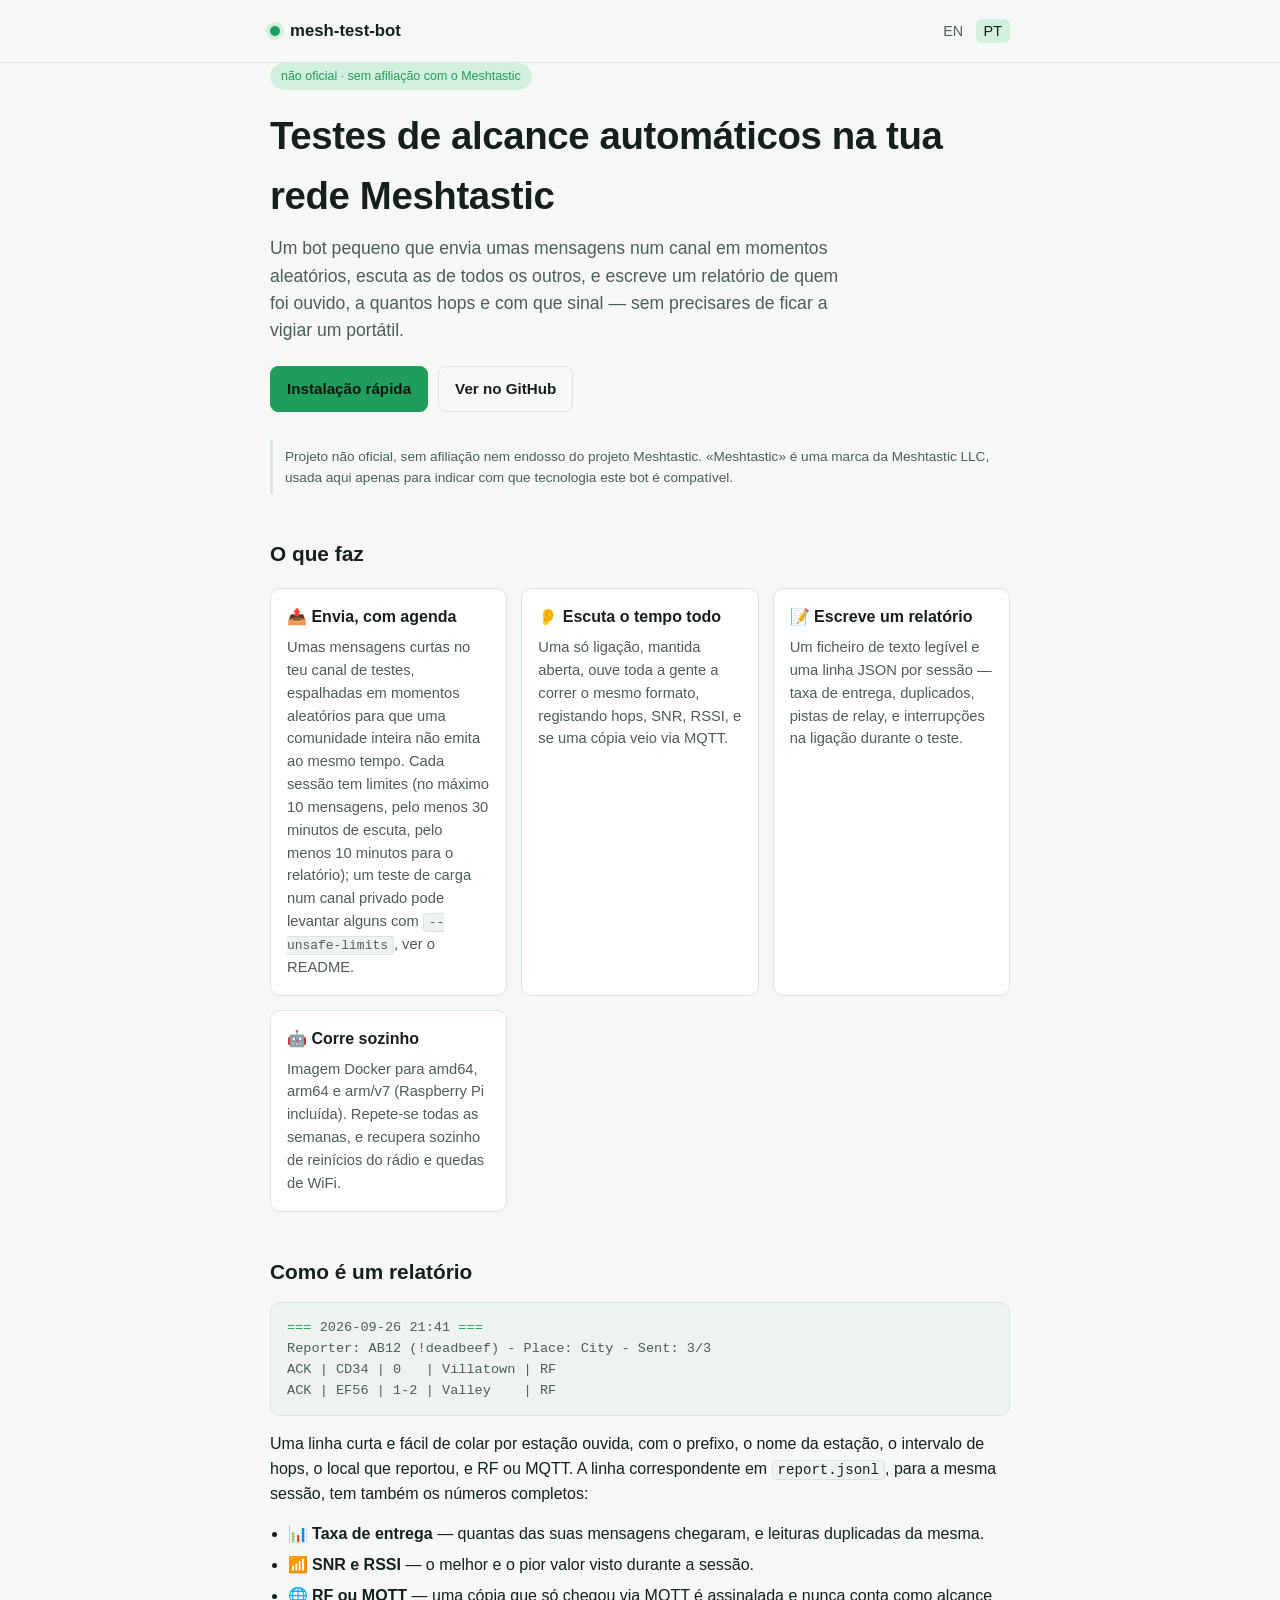
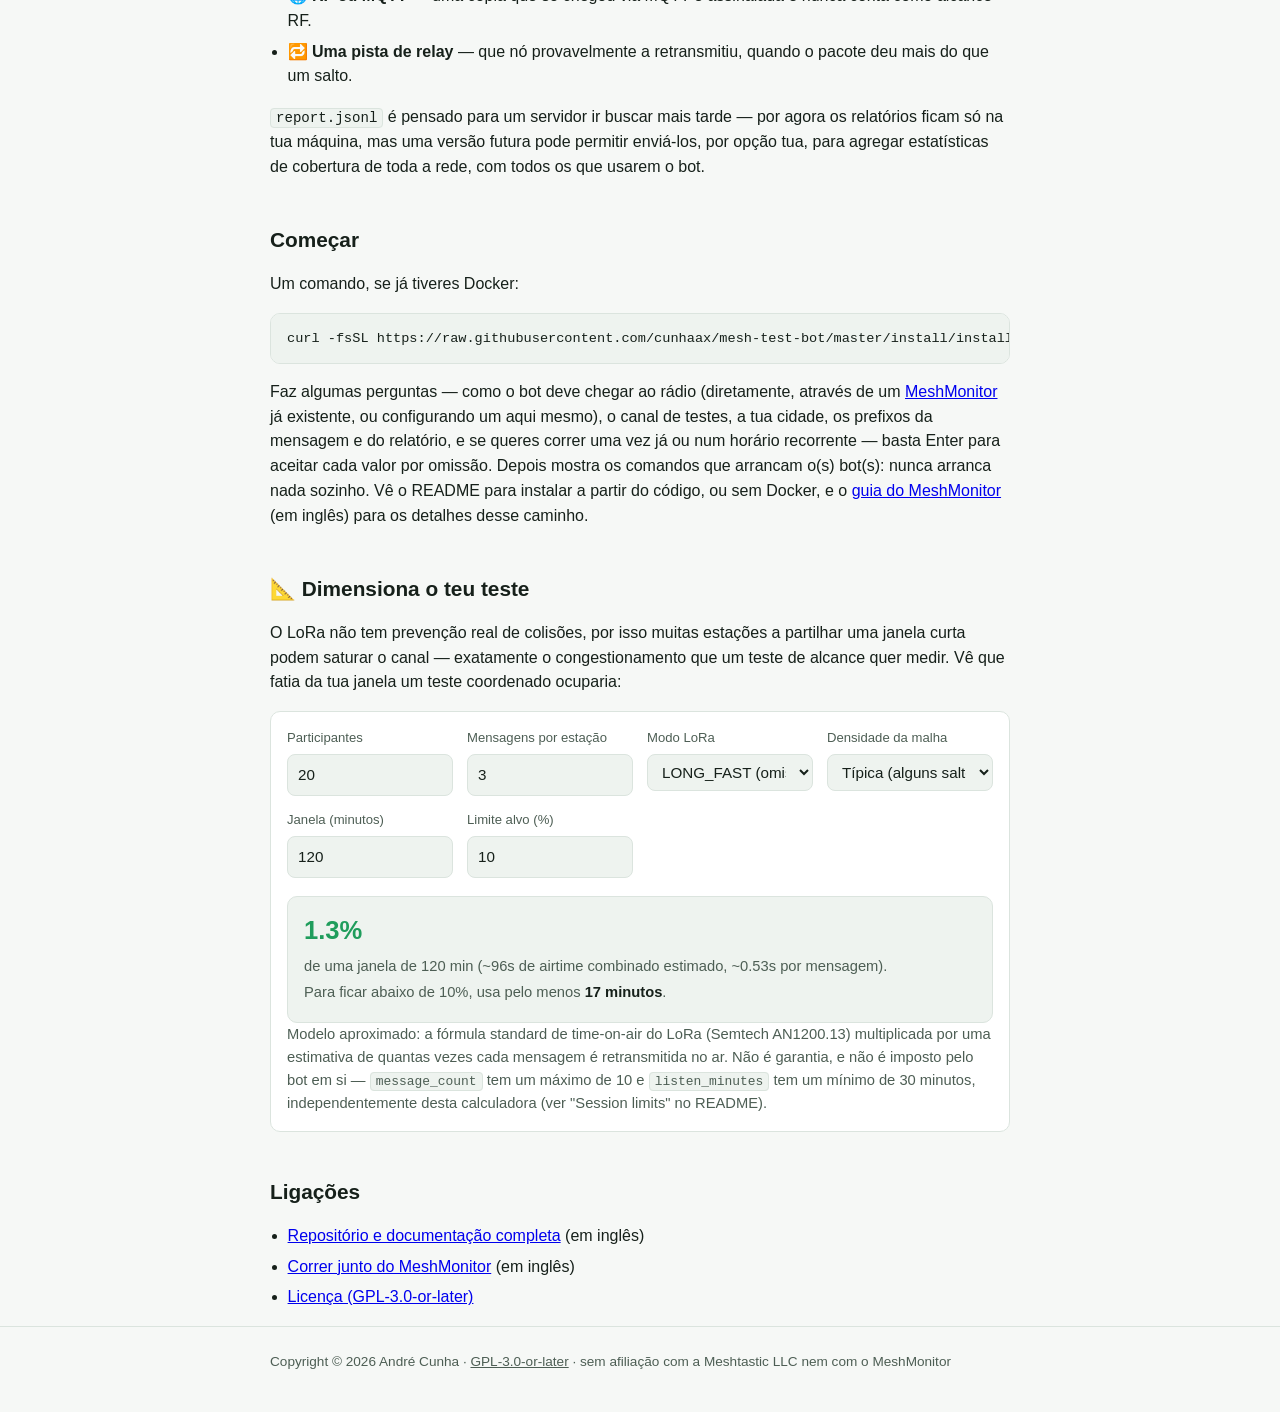
==== docs/pt/index.html @ ff4ec1fa "Make the Portuguese limits sentence match its test Co-Authored-By: Claude Sonnet 5 <noreply@anthropi" ====
<!doctype html>
<html lang="pt">
<head>
<meta charset="utf-8">
<meta name="viewport" content="width=device-width, initial-scale=1">
<title>mesh-test-bot</title>
<meta name="description" content="Um bot não oficial para testes de alcance automáticos numa rede Meshtastic: mensagens agendadas, escuta com deteção de RF/MQTT, e um relatório por sessão.">
<link rel="stylesheet" href="../assets/style.css">
</head>
<body>
<header class="top">
  <div class="wrap">
    <a class="brand" href="./"><span class="dot"></span> mesh-test-bot</a>
    <nav class="langs">
      <a href="../">EN</a>
      <a class="current" href="./">PT</a>
    </nav>
  </div>
</header>

<main class="wrap">
  <section class="hero">
    <span class="badge">não oficial · sem afiliação com o Meshtastic</span>
    <h1>Testes de alcance automáticos na tua rede Meshtastic</h1>
    <p class="lead">
      Um bot pequeno que envia umas mensagens num canal em momentos aleatórios,
      escuta as de todos os outros, e escreve um relatório de quem foi ouvido,
      a quantos hops e com que sinal — sem precisares de ficar a vigiar um portátil.
    </p>
    <div class="cta-row">
      <a class="btn primary" href="https://github.com/cunhaax/mesh-test-bot#quick-install-docker-no-git">Instalação rápida</a>
      <a class="btn ghost" href="https://github.com/cunhaax/mesh-test-bot">Ver no GitHub</a>
    </div>
    <p class="disclaimer">
      Projeto não oficial, sem afiliação nem endosso do projeto Meshtastic. «Meshtastic»
      é uma marca da Meshtastic LLC, usada aqui apenas para indicar com que tecnologia
      este bot é compatível.
    </p>
  </section>

  <h2>O que faz</h2>
  <div class="grid">
    <div class="card">
      <h3>📤 Envia, com agenda</h3>
      <p>Umas mensagens curtas no teu canal de testes, espalhadas em momentos aleatórios
      para que uma comunidade inteira não emita ao mesmo tempo. Cada sessão tem limites (no máximo 10 mensagens, pelo menos 30 minutos de escuta, pelo menos 10 minutos para o relatório); um teste
      de carga num canal privado pode levantar alguns com <code>--unsafe-limits</code>, ver o README.</p>
    </div>
    <div class="card">
      <h3>👂 Escuta o tempo todo</h3>
      <p>Uma só ligação, mantida aberta, ouve toda a gente a correr o mesmo formato,
      registando hops, SNR, RSSI, e se uma cópia veio via MQTT.</p>
    </div>
    <div class="card">
      <h3>📝 Escreve um relatório</h3>
      <p>Um ficheiro de texto legível e uma linha JSON por sessão — taxa de entrega,
      duplicados, pistas de relay, e interrupções na ligação durante o teste.</p>
    </div>
    <div class="card">
      <h3>🤖 Corre sozinho</h3>
      <p>Imagem Docker para amd64, arm64 e arm/v7 (Raspberry Pi incluída). Repete-se
      todas as semanas, e recupera sozinho de reinícios do rádio e quedas de WiFi.</p>
    </div>
  </div>

  <h2>Como é um relatório</h2>
  <pre class="report-sample"><span class="hl">===</span> 2026-09-26 21:41 <span class="hl">===</span>
Reporter: AB12 (!deadbeef) - Place: City - Sent: 3/3
ACK | CD34 | 0   | Villatown | RF
ACK | EF56 | 1-2 | Valley    | RF</pre>
  <p>Uma linha curta e fácil de colar por estação ouvida, com o prefixo, o nome da
  estação, o intervalo de hops, o local que reportou, e RF ou MQTT. A linha
  correspondente em <code>report.jsonl</code>, para a mesma sessão, tem também os
  números completos:</p>
  <ul class="plain">
    <li>📊 <strong>Taxa de entrega</strong> — quantas das suas mensagens chegaram, e leituras duplicadas da mesma.</li>
    <li>📶 <strong>SNR e RSSI</strong> — o melhor e o pior valor visto durante a sessão.</li>
    <li>🌐 <strong>RF ou MQTT</strong> — uma cópia que só chegou via MQTT é assinalada e nunca conta como alcance RF.</li>
    <li>🔁 <strong>Uma pista de relay</strong> — que nó provavelmente a retransmitiu, quando o pacote deu mais do que um salto.</li>
  </ul>
  <p><code>report.jsonl</code> é pensado para um servidor ir buscar mais tarde — por
  agora os relatórios ficam só na tua máquina, mas uma versão futura pode permitir
  enviá-los, por opção tua, para agregar estatísticas de cobertura de toda a rede, com
  todos os que usarem o bot.</p>

  <h2>Começar</h2>
  <p>Um comando, se já tiveres Docker:</p>
  <pre><code>curl -fsSL https://raw.githubusercontent.com/cunhaax/mesh-test-bot/master/install/install.sh | sh</code></pre>
  <p>Faz algumas perguntas — como o bot deve chegar ao rádio (diretamente, através de
  um <a href="https://meshmonitor.org">MeshMonitor</a> já existente, ou configurando um
  aqui mesmo), o canal de testes, a tua cidade, os prefixos da mensagem e do relatório,
  e se queres correr uma vez já ou num horário recorrente — basta Enter para aceitar
  cada valor por omissão. Depois mostra os comandos que arrancam o(s) bot(s): nunca arranca nada sozinho. Vê o README para instalar a
  partir do código, ou sem Docker, e o
  <a href="https://github.com/cunhaax/mesh-test-bot/blob/master/docs/meshmonitor.md">guia do MeshMonitor</a>
  (em inglês) para os detalhes desse caminho.</p>

  <h2>📐 Dimensiona o teu teste</h2>
  <p>O LoRa não tem prevenção real de colisões, por isso muitas estações a partilhar
  uma janela curta podem saturar o canal — exatamente o congestionamento que um teste
  de alcance quer medir. Vê que fatia da tua janela um teste coordenado ocuparia:</p>

  <div class="calc card">
    <div class="calc-grid">
      <label>Participantes
        <input type="number" id="calcParticipants" value="20" min="1" max="5000">
      </label>
      <label>Mensagens por estação
        <input type="number" id="calcCount" value="3" min="1" max="50">
      </label>
      <label>Modo LoRa
        <select id="calcMode">
          <option value="LONG_FAST" selected>LONG_FAST (omissão)</option>
          <option value="MEDIUM_FAST">MEDIUM_FAST</option>
          <option value="SHORT_FAST">SHORT_FAST</option>
          <option value="SHORT_TURBO">SHORT_TURBO</option>
          <option value="LONG_MODERATE">LONG_MODERATE</option>
          <option value="LONG_SLOW">LONG_SLOW</option>
          <option value="custom">Personalizado…</option>
        </select>
      </label>
      <label>Densidade da malha
        <select id="calcMultiplier">
          <option value="1.5">Esparsa (maioria direta, ~1.5×)</option>
          <option value="3" selected>Típica (alguns saltos, ~3×)</option>
          <option value="5">Densa (muitos relays, ~5×)</option>
        </select>
      </label>
      <label>Janela (minutos)
        <input type="number" id="calcWindow" value="120" min="1" max="10080">
      </label>
      <label>Limite alvo (%)
        <input type="number" id="calcTarget" value="10" min="1" max="100">
      </label>
      <div class="calc-custom" id="calcCustomFields" hidden>
        <label>Largura de banda (kHz) <input type="number" id="calcBw" value="250" min="10" max="1000"></label>
        <label>Spreading factor <input type="number" id="calcSf" value="11" min="7" max="12"></label>
        <label>Coding rate (4/x) <input type="number" id="calcCr" value="5" min="5" max="8"></label>
      </div>
    </div>
    <div class="calc-result" id="calcResult"></div>
    <p class="calc-note">Modelo aproximado: a fórmula standard de time-on-air do LoRa
    (Semtech AN1200.13) multiplicada por uma estimativa de quantas vezes cada mensagem é
    retransmitida no ar. Não é garantia, e não é imposto pelo bot em si —
    <code>message_count</code> tem um máximo de 10 e <code>listen_minutes</code> tem um
    mínimo de 30 minutos, independentemente desta calculadora (ver "Session
    limits" no README).</p>
  </div>

  <h2>Ligações</h2>
  <ul class="plain">
    <li><a href="https://github.com/cunhaax/mesh-test-bot">Repositório e documentação completa</a> (em inglês)</li>
    <li><a href="https://github.com/cunhaax/mesh-test-bot/blob/master/docs/meshmonitor.md">Correr junto do MeshMonitor</a> (em inglês)</li>
    <li><a href="https://github.com/cunhaax/mesh-test-bot/blob/master/LICENSE">Licença (GPL-3.0-or-later)</a></li>
  </ul>
</main>

<footer>
  <div class="wrap">
    Copyright © 2026 André Cunha · <a href="https://github.com/cunhaax/mesh-test-bot/blob/master/LICENSE">GPL-3.0-or-later</a> · sem afiliação com a Meshtastic LLC nem com o MeshMonitor
  </div>
</footer>

<script src="../assets/calculator.js"></script>
<script>
MeshCalc.wireForm({
  place: "Cidade",
  of: function (windowMinutes, totalAirtime, perTx) {
    return "de uma janela de " + windowMinutes + " min (~" + totalAirtime +
      "s de airtime combinado estimado, ~" + perTx + "s por mensagem).";
  },
  target: function (targetPercent, minutes) {
    return "Para ficar abaixo de " + targetPercent + "%, usa pelo menos <strong>" + minutes + " minutos</strong>.";
  }
});
</script>
</body>
</html>
---- docs/assets/style.css ----
:root {
  --bg: #0f1512;
  --panel: #161d19;
  --border: #263129;
  --text: #e7ede9;
  --muted: #9db0a4;
  --accent: #5fd38d;
  --accent-dim: #2f6b4c;
  --mono-bg: #0b100d;
  --danger: #ff8a7a;
  --danger-dim: #4a251f;
  --radius: 10px;
  --max: 780px;
}

@media (prefers-color-scheme: light) {
  :root {
    --bg: #f6f8f6;
    --panel: #ffffff;
    --border: #dbe4de;
    --text: #16201a;
    --muted: #4d5e54;
    --accent: #1f9d5c;
    --accent-dim: #d3f0df;
    --mono-bg: #eef3ef;
    --danger: #c0392b;
    --danger-dim: #fbe4e1;
  }
}

* { box-sizing: border-box; }

html { scroll-behavior: smooth; }

body {
  margin: 0;
  background: var(--bg);
  color: var(--text);
  font-family: -apple-system, BlinkMacSystemFont, "Segoe UI", Roboto, Helvetica, Arial, sans-serif;
  line-height: 1.55;
}

.wrap {
  max-width: var(--max);
  margin: 0 auto;
  padding: 0 20px;
}

header.top {
  border-bottom: 1px solid var(--border);
  padding: 18px 0;
}

header.top .wrap {
  display: flex;
  align-items: center;
  justify-content: space-between;
  gap: 12px;
}

.brand {
  display: flex;
  align-items: center;
  gap: 10px;
  font-weight: 700;
  font-size: 1.05rem;
  color: var(--text);
  text-decoration: none;
}

.brand .dot {
  width: 10px;
  height: 10px;
  border-radius: 50%;
  background: var(--accent);
  box-shadow: 0 0 0 4px var(--accent-dim);
  flex: none;
}

.langs a {
  color: var(--muted);
  text-decoration: none;
  font-size: 0.9rem;
  padding: 4px 8px;
  border-radius: 6px;
}

.langs a.current {
  color: var(--text);
  background: var(--accent-dim);
}

main { padding: 48px 0 64px; }

.hero h1 {
  font-size: clamp(1.7rem, 4vw, 2.4rem);
  margin: 0 0 10px;
  letter-spacing: -0.01em;
}

.hero p.lead {
  color: var(--muted);
  font-size: 1.1rem;
  max-width: 60ch;
  margin: 0 0 22px;
}

.badge {
  display: inline-block;
  font-size: 0.78rem;
  color: var(--accent);
  border: 1px solid var(--accent-dim);
  background: var(--accent-dim);
  padding: 3px 10px;
  border-radius: 999px;
  margin-bottom: 16px;
}

.cta-row {
  display: flex;
  flex-wrap: wrap;
  gap: 10px;
  margin: 8px 0 4px;
}

.btn {
  display: inline-block;
  padding: 10px 16px;
  border-radius: 8px;
  text-decoration: none;
  font-weight: 600;
  font-size: 0.95rem;
  border: 1px solid var(--border);
}

.btn.primary {
  background: var(--accent);
  color: #06170e;
  border-color: var(--accent);
}

.btn.ghost {
  color: var(--text);
  background: transparent;
}

.disclaimer {
  font-size: 0.85rem;
  color: var(--muted);
  border-left: 3px solid var(--border);
  padding: 6px 0 6px 12px;
  margin: 28px 0;
}

h2 {
  font-size: 1.3rem;
  margin: 44px 0 14px;
}

.grid {
  display: grid;
  grid-template-columns: repeat(auto-fit, minmax(200px, 1fr));
  gap: 14px;
  margin: 18px 0;
}

.card {
  background: var(--panel);
  border: 1px solid var(--border);
  border-radius: var(--radius);
  padding: 16px;
}

.card h3 {
  margin: 0 0 6px;
  font-size: 1rem;
}

.card p {
  margin: 0;
  color: var(--muted);
  font-size: 0.92rem;
}

pre {
  background: var(--mono-bg);
  border: 1px solid var(--border);
  border-radius: var(--radius);
  padding: 14px 16px;
  overflow-x: auto;
  font-size: 0.85rem;
}

code {
  font-family: ui-monospace, SFMono-Regular, Menlo, Consolas, monospace;
}

p code, li code {
  background: var(--mono-bg);
  border: 1px solid var(--border);
  border-radius: 4px;
  padding: 1px 5px;
  font-size: 0.88em;
}

.report-sample {
  color: var(--muted);
}
.report-sample .hl { color: var(--accent); }

ul.plain {
  padding-left: 1.1em;
  color: var(--text);
}
ul.plain li { margin: 6px 0; }

footer {
  border-top: 1px solid var(--border);
  padding: 24px 0 40px;
  color: var(--muted);
  font-size: 0.85rem;
}

footer a { color: var(--muted); }

.calc-grid {
  display: grid;
  grid-template-columns: repeat(auto-fit, minmax(150px, 1fr));
  gap: 14px;
}

.calc-grid label, .calc-custom label {
  display: flex;
  flex-direction: column;
  gap: 6px;
  font-size: 0.82rem;
  color: var(--muted);
}

.calc input, .calc select {
  font: inherit;
  font-size: 0.95rem;
  padding: 8px 10px;
  border-radius: 8px;
  border: 1px solid var(--border);
  background: var(--mono-bg);
  color: var(--text);
  width: 100%;
}

.calc-custom {
  grid-column: 1 / -1;
  display: grid;
  grid-template-columns: repeat(auto-fit, minmax(110px, 1fr));
  gap: 14px;
  margin-top: -2px;
}

.calc-custom[hidden] { display: none; }

.calc-result {
  margin-top: 18px;
  padding: 14px 16px;
  border-radius: var(--radius);
  background: var(--mono-bg);
  border: 1px solid var(--border);
  font-size: 0.92rem;
  color: var(--text);
}

.calc-result .big {
  font-size: 1.6rem;
  font-weight: 700;
  color: var(--accent);
}

.calc-result.over .big { color: var(--danger); }
.calc-result.over { border-color: var(--danger-dim); }

.calc-result p { margin: 4px 0; }
.calc-result strong { color: var(--text); }

.calc-note {
  font-size: 0.8rem;
  color: var(--muted);
  margin-top: 12px;
}

@media (max-width: 480px) {
  .cta-row { flex-direction: column; }
  .btn { text-align: center; }
}
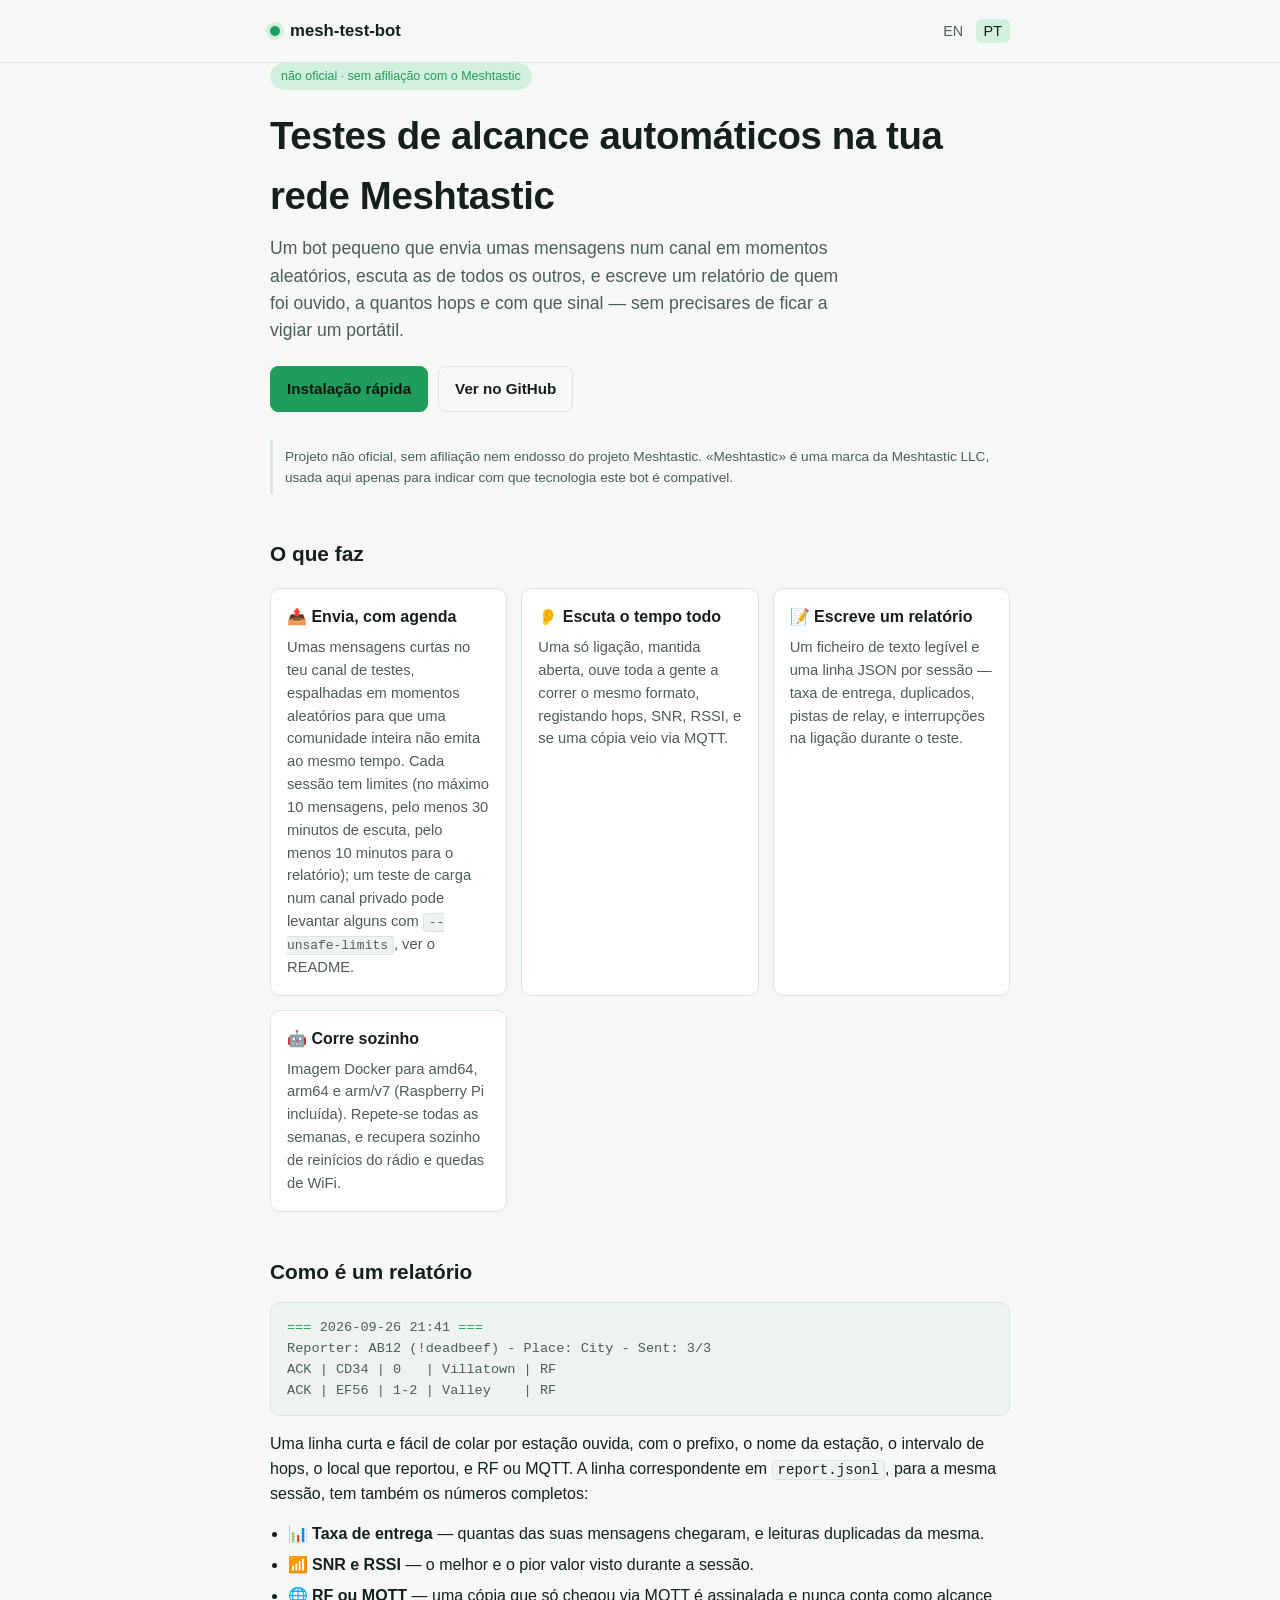
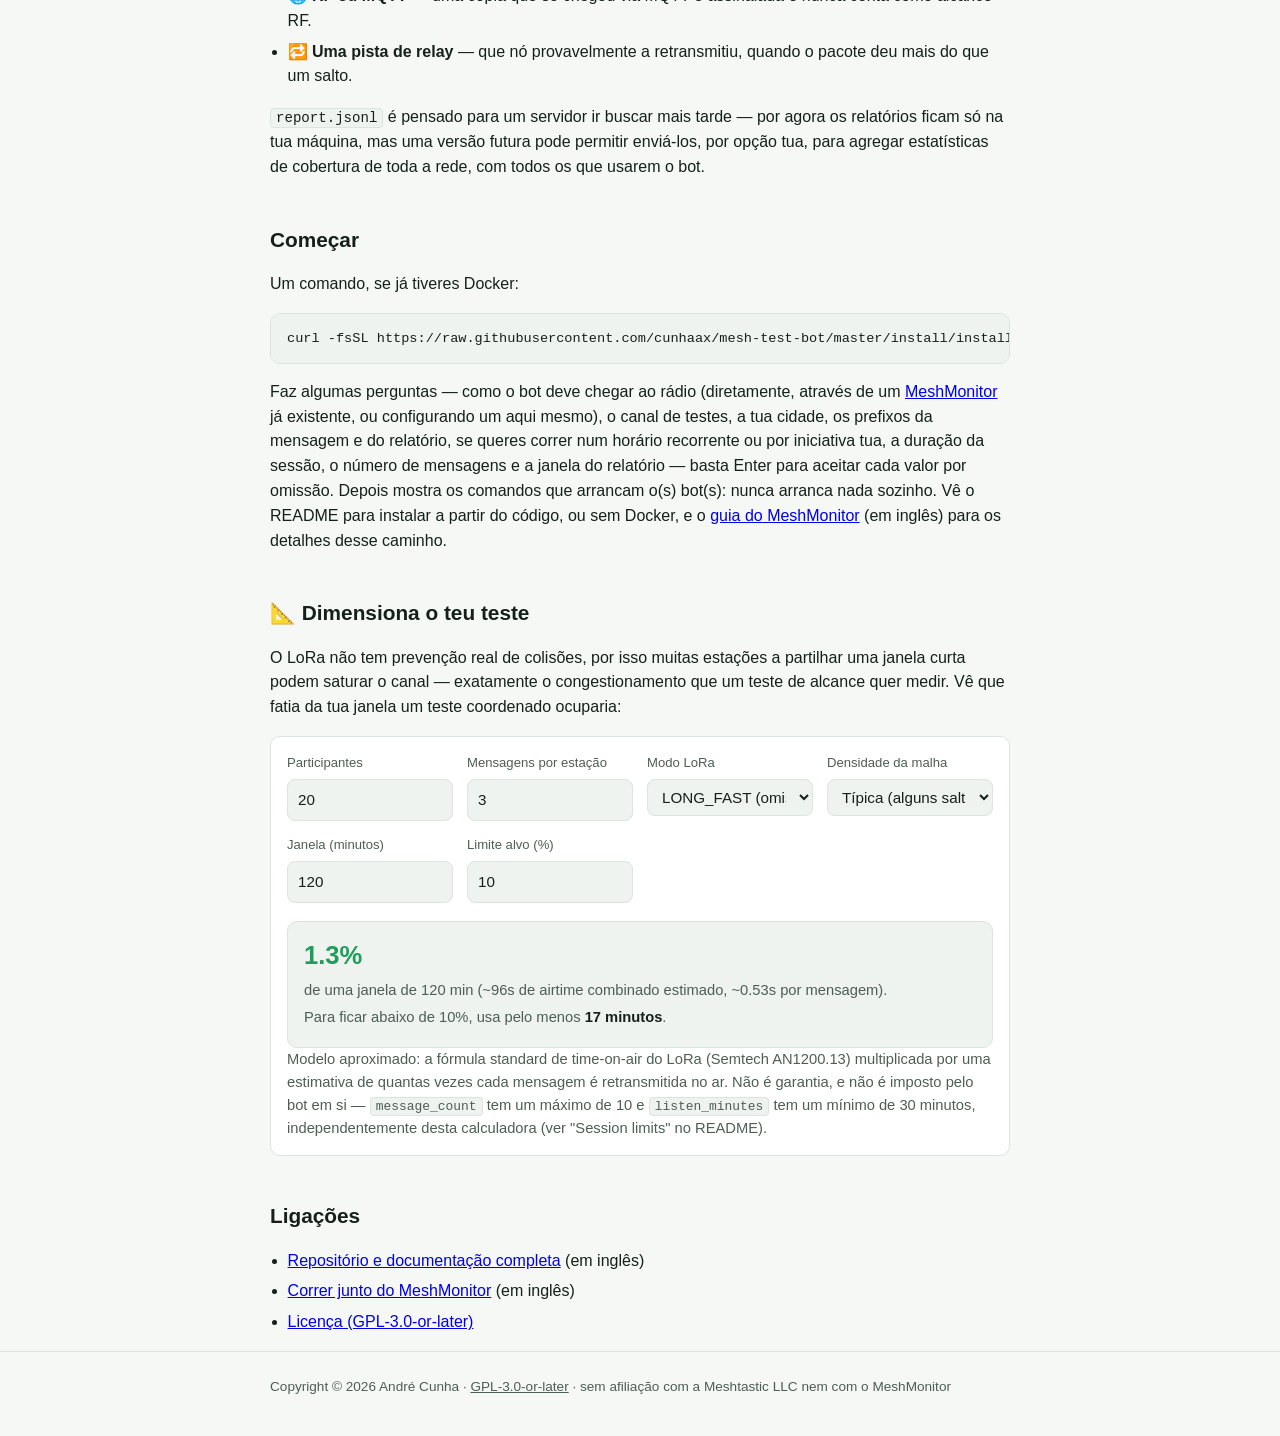
==== commit 30f8540a: "Show the session values in the installer's output and cap their length The printed text named the se" ====
--- a/docs/pt/index.html
+++ b/docs/pt/index.html
@@ -89,7 +89,7 @@
   <p>Faz algumas perguntas — como o bot deve chegar ao rádio (diretamente, através de
   um <a href="https://meshmonitor.org">MeshMonitor</a> já existente, ou configurando um
   aqui mesmo), o canal de testes, a tua cidade, os prefixos da mensagem e do relatório,
-  e se queres correr uma vez já ou num horário recorrente — basta Enter para aceitar
+  se queres correr num horário recorrente ou por iniciativa tua, a duração da sessão, o número de mensagens e a janela do relatório — basta Enter para aceitar
   cada valor por omissão. Depois mostra os comandos que arrancam o(s) bot(s): nunca arranca nada sozinho. Vê o README para instalar a
   partir do código, ou sem Docker, e o
   <a href="https://github.com/cunhaax/mesh-test-bot/blob/master/docs/meshmonitor.md">guia do MeshMonitor</a>
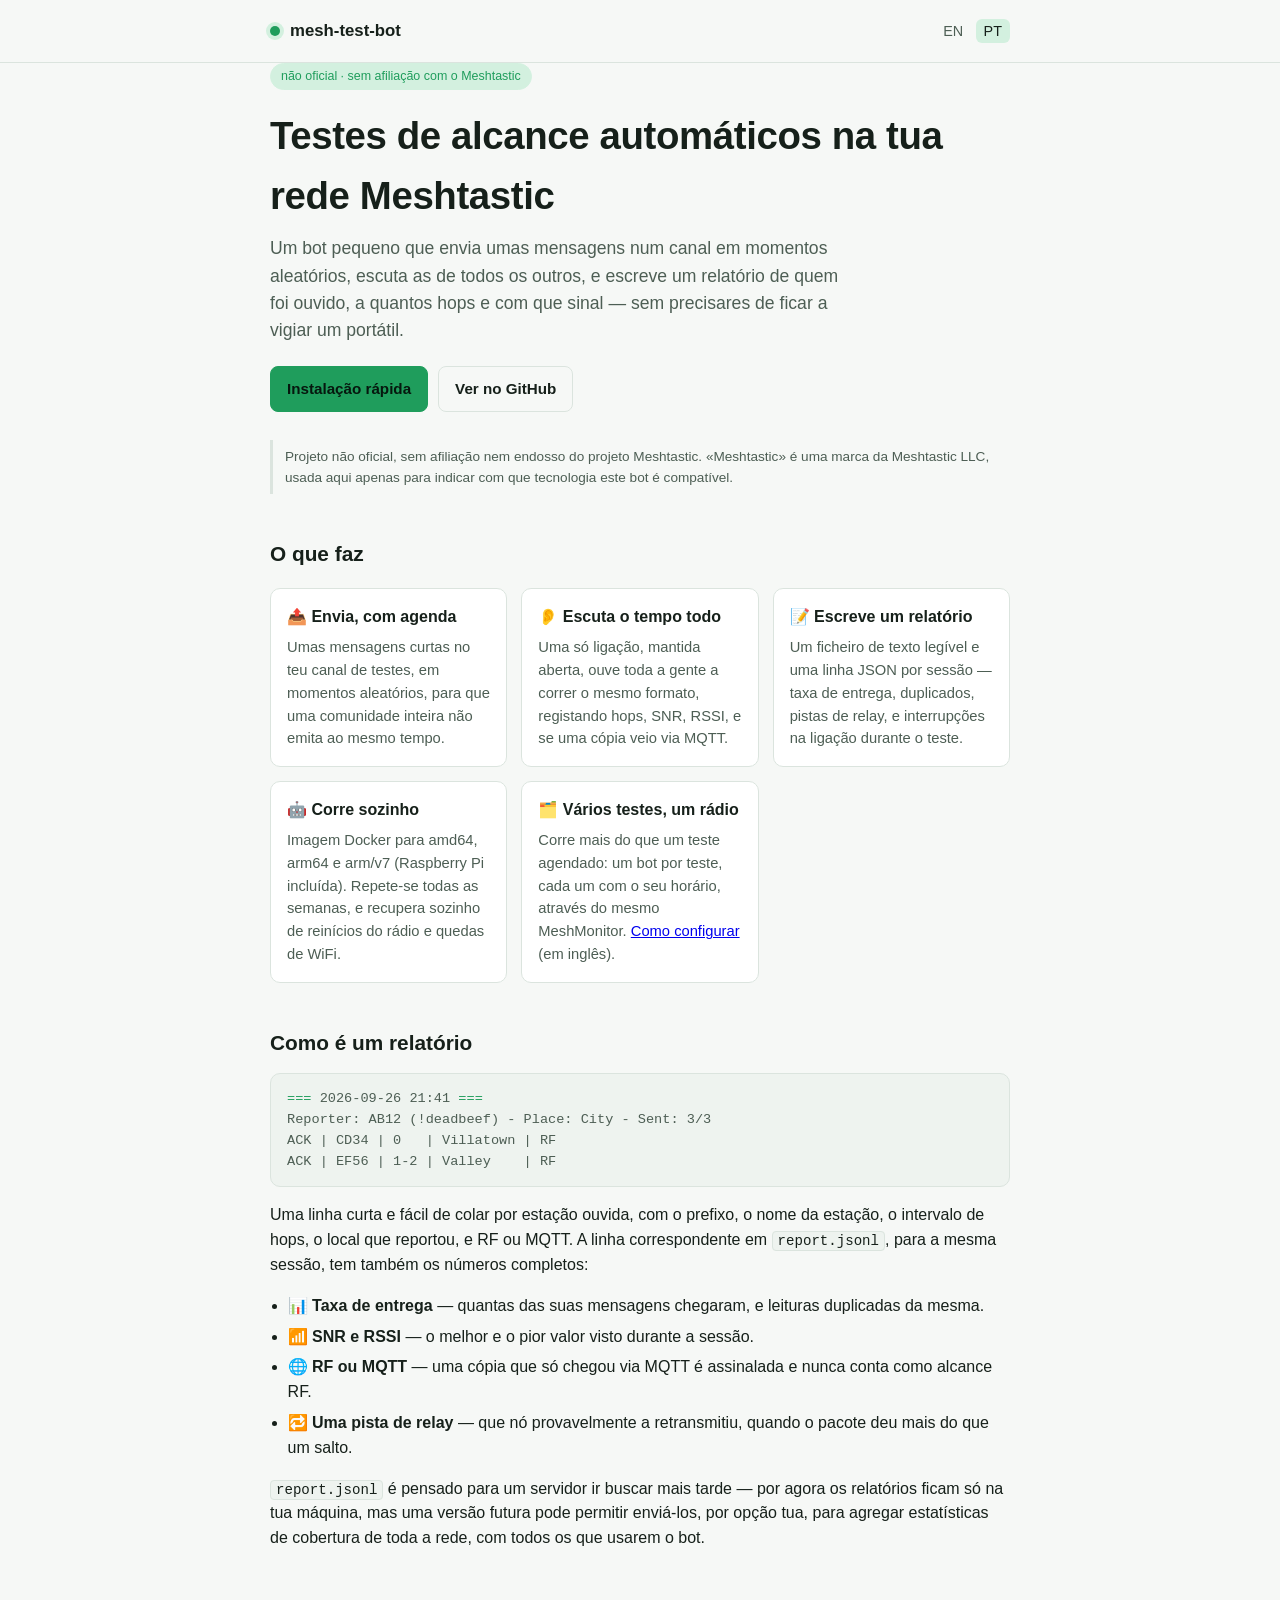
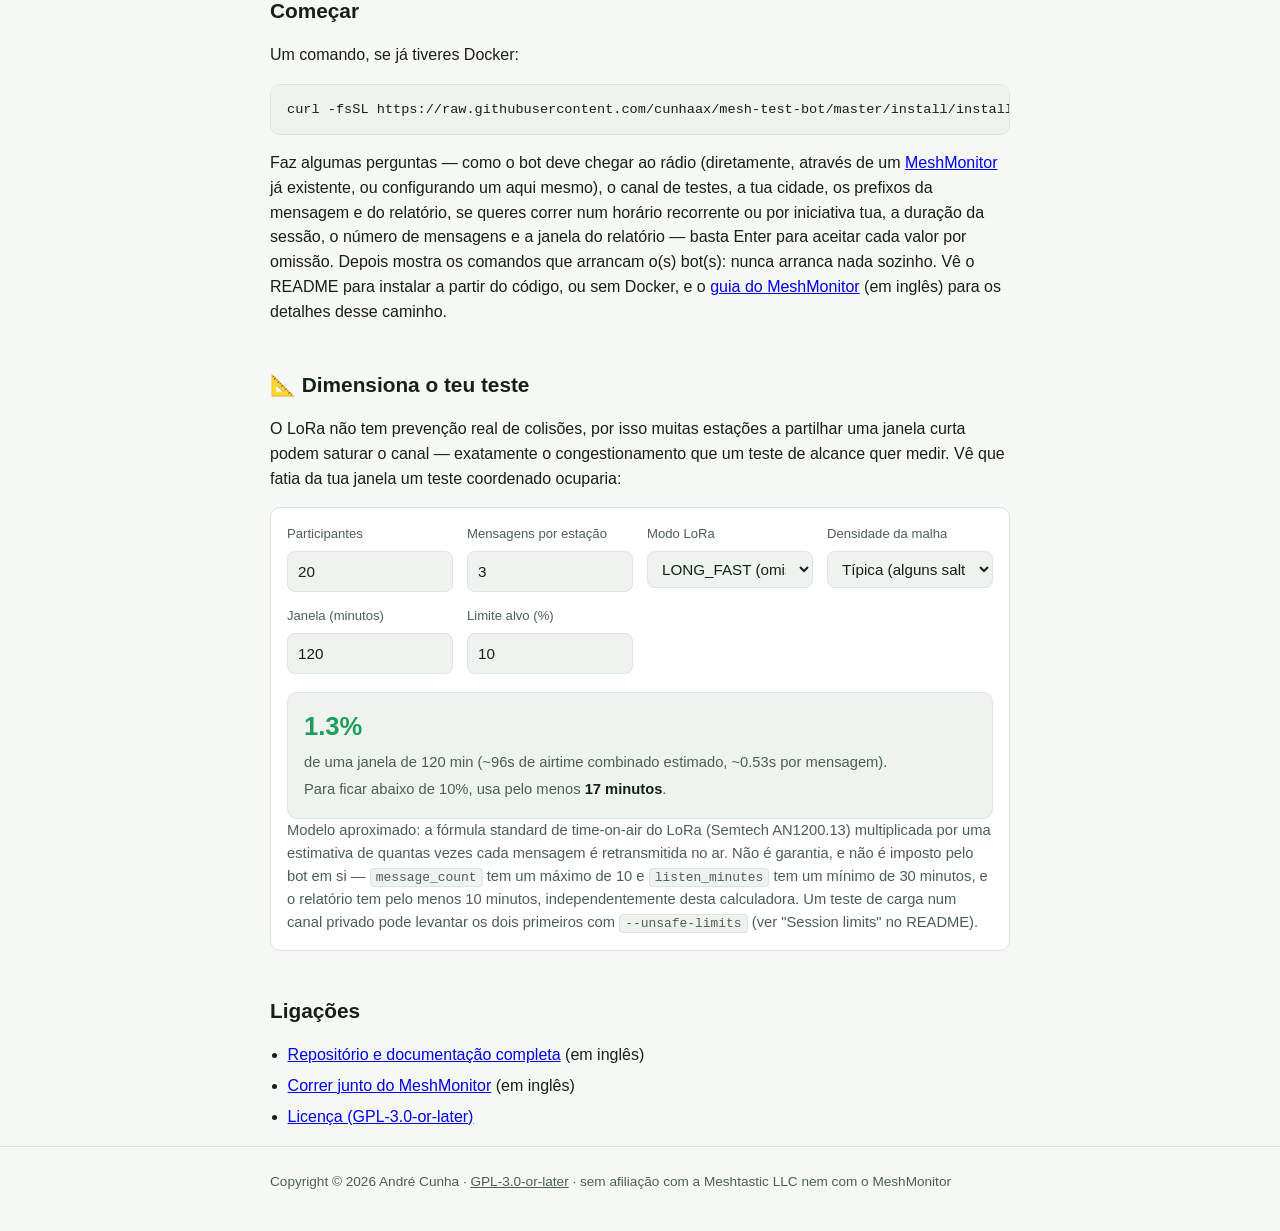
==== commit bdeefae1: "Add a guide for several scheduled bots, and shorten the scheduled card The scheduled card carried th" ====
--- a/docs/pt/index.html
+++ b/docs/pt/index.html
@@ -42,9 +42,8 @@
   <div class="grid">
     <div class="card">
       <h3>📤 Envia, com agenda</h3>
-      <p>Umas mensagens curtas no teu canal de testes, espalhadas em momentos aleatórios
-      para que uma comunidade inteira não emita ao mesmo tempo. Cada sessão tem limites (no máximo 10 mensagens, pelo menos 30 minutos de escuta, pelo menos 10 minutos para o relatório); um teste
-      de carga num canal privado pode levantar alguns com <code>--unsafe-limits</code>, ver o README.</p>
+      <p>Umas mensagens curtas no teu canal de testes, em momentos aleatórios, para que uma
+      comunidade inteira não emita ao mesmo tempo.</p>
     </div>
     <div class="card">
       <h3>👂 Escuta o tempo todo</h3>
@@ -60,6 +59,11 @@
       <h3>🤖 Corre sozinho</h3>
       <p>Imagem Docker para amd64, arm64 e arm/v7 (Raspberry Pi incluída). Repete-se
       todas as semanas, e recupera sozinho de reinícios do rádio e quedas de WiFi.</p>
+    </div>
+    <div class="card">
+      <h3>🗂️ Vários testes, um rádio</h3>
+      <p>Corre mais do que um teste agendado: um bot por teste, cada um com o seu horário,
+      através do mesmo MeshMonitor. <a href="https://github.com/cunhaax/mesh-test-bot/blob/master/docs/advanced-multiple-bots.md">Como configurar</a> (em inglês).</p>
     </div>
   </div>
 
@@ -143,8 +147,9 @@
     (Semtech AN1200.13) multiplicada por uma estimativa de quantas vezes cada mensagem é
     retransmitida no ar. Não é garantia, e não é imposto pelo bot em si —
     <code>message_count</code> tem um máximo de 10 e <code>listen_minutes</code> tem um
-    mínimo de 30 minutos, independentemente desta calculadora (ver "Session
-    limits" no README).</p>
+    mínimo de 30 minutos, e o relatório tem pelo menos 10 minutos, independentemente desta
+    calculadora. Um teste de carga num canal privado pode levantar os dois primeiros com
+    <code>--unsafe-limits</code> (ver "Session limits" no README).</p>
   </div>
 
   <h2>Ligações</h2>
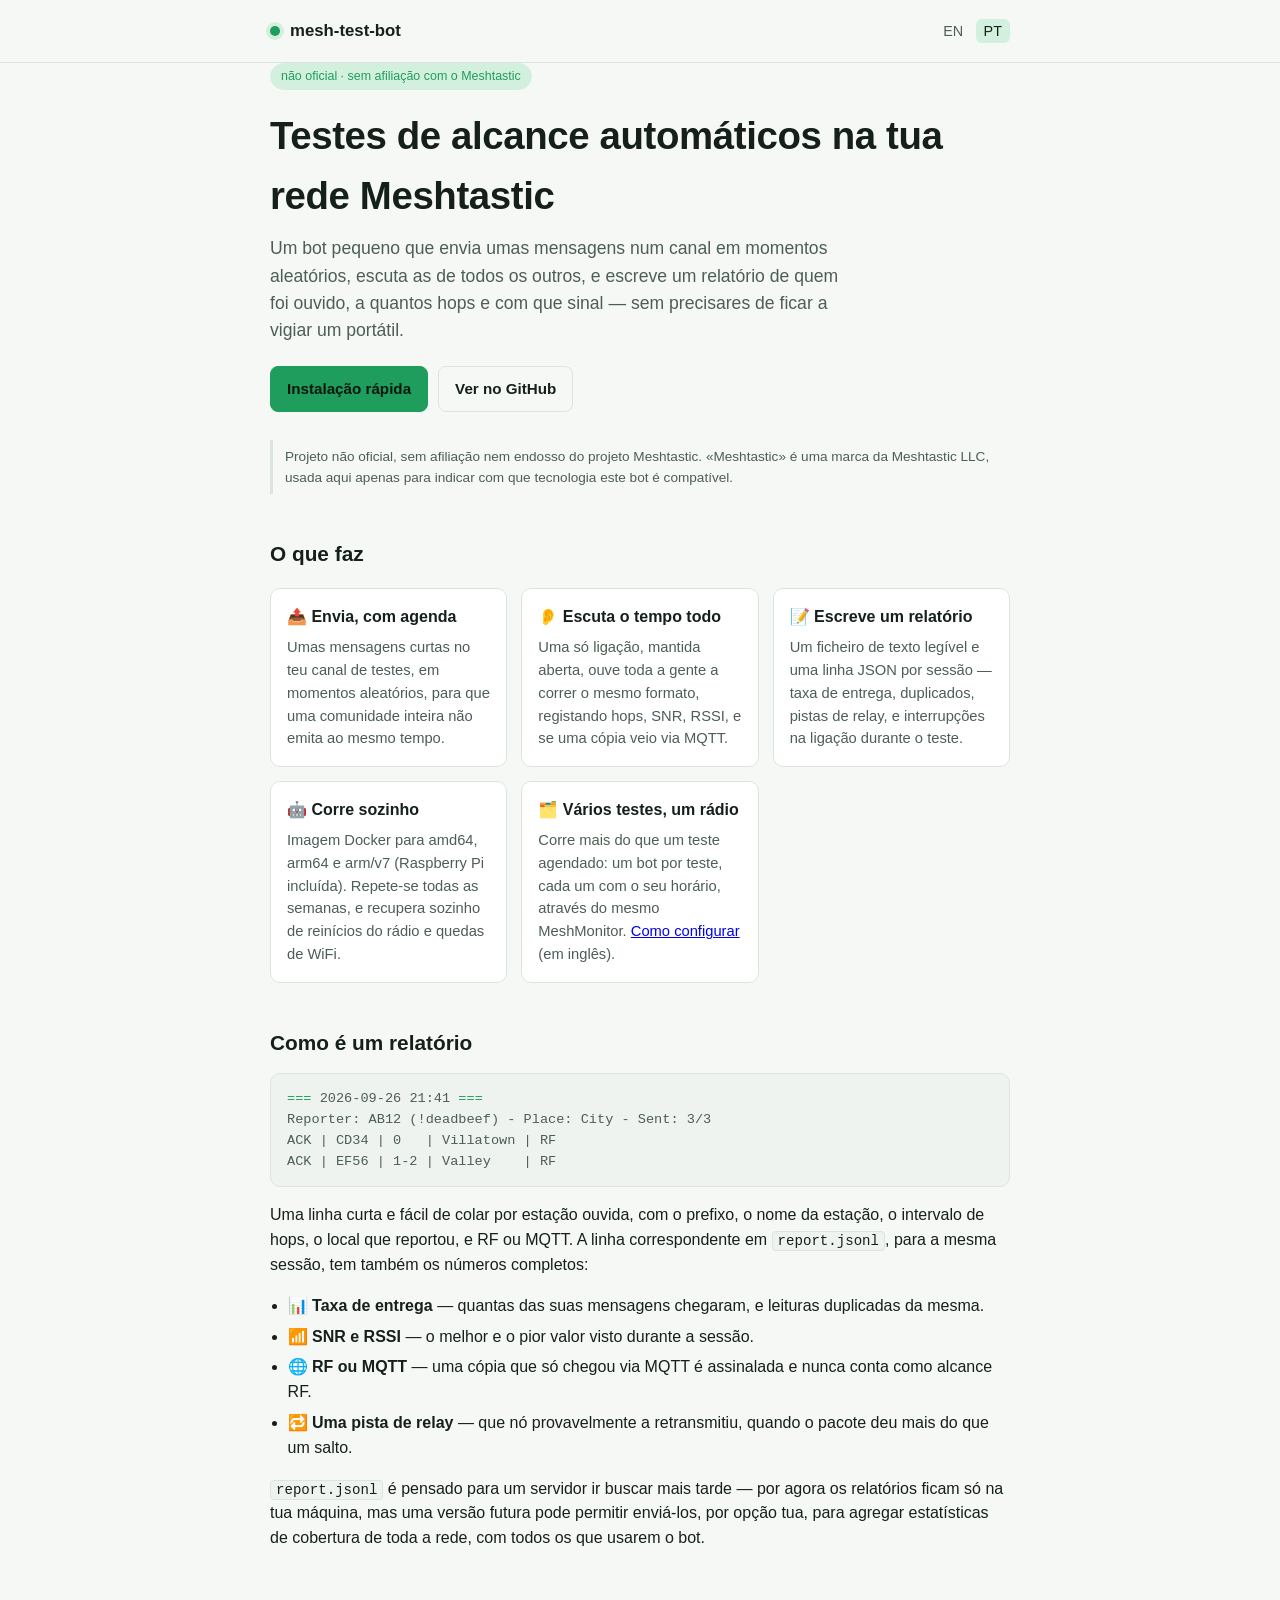
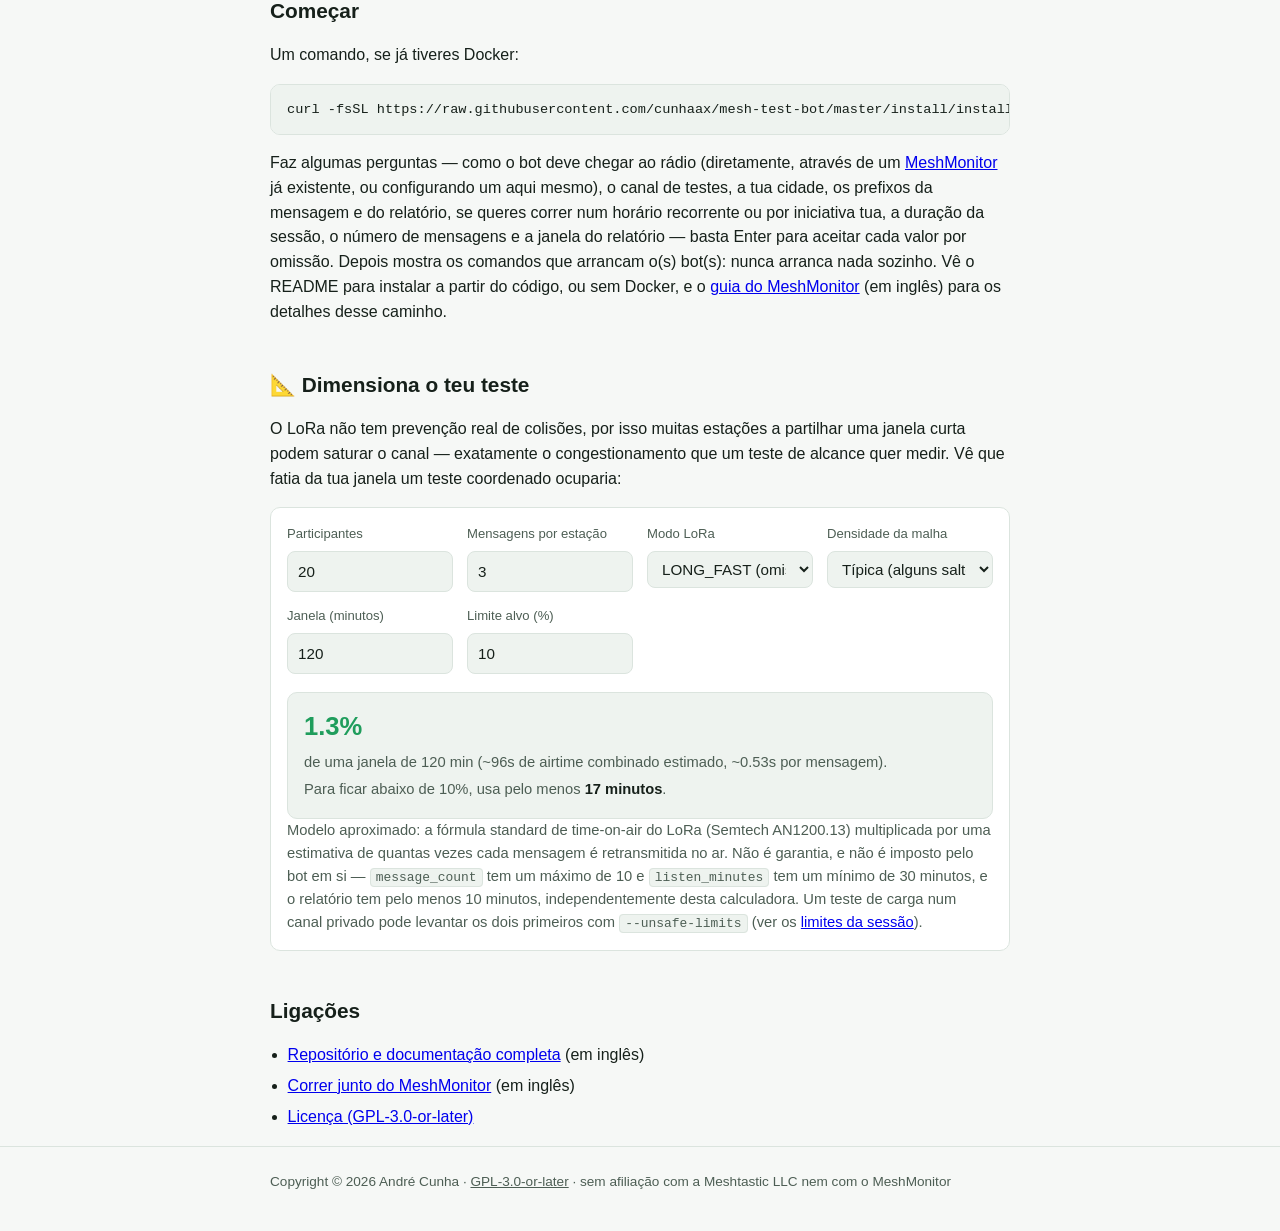
==== commit f3bddcd9: "Split the README into reference pages The README was 539 lines. The message and report format, sessi" ====
--- a/docs/pt/index.html
+++ b/docs/pt/index.html
@@ -149,7 +149,7 @@
     <code>message_count</code> tem um máximo de 10 e <code>listen_minutes</code> tem um
     mínimo de 30 minutos, e o relatório tem pelo menos 10 minutos, independentemente desta
     calculadora. Um teste de carga num canal privado pode levantar os dois primeiros com
-    <code>--unsafe-limits</code> (ver "Session limits" no README).</p>
+    <code>--unsafe-limits</code> (ver os <a href="https://github.com/cunhaax/mesh-test-bot/blob/master/docs/session-limits.md">limites da sessão</a>).</p>
   </div>
 
   <h2>Ligações</h2>
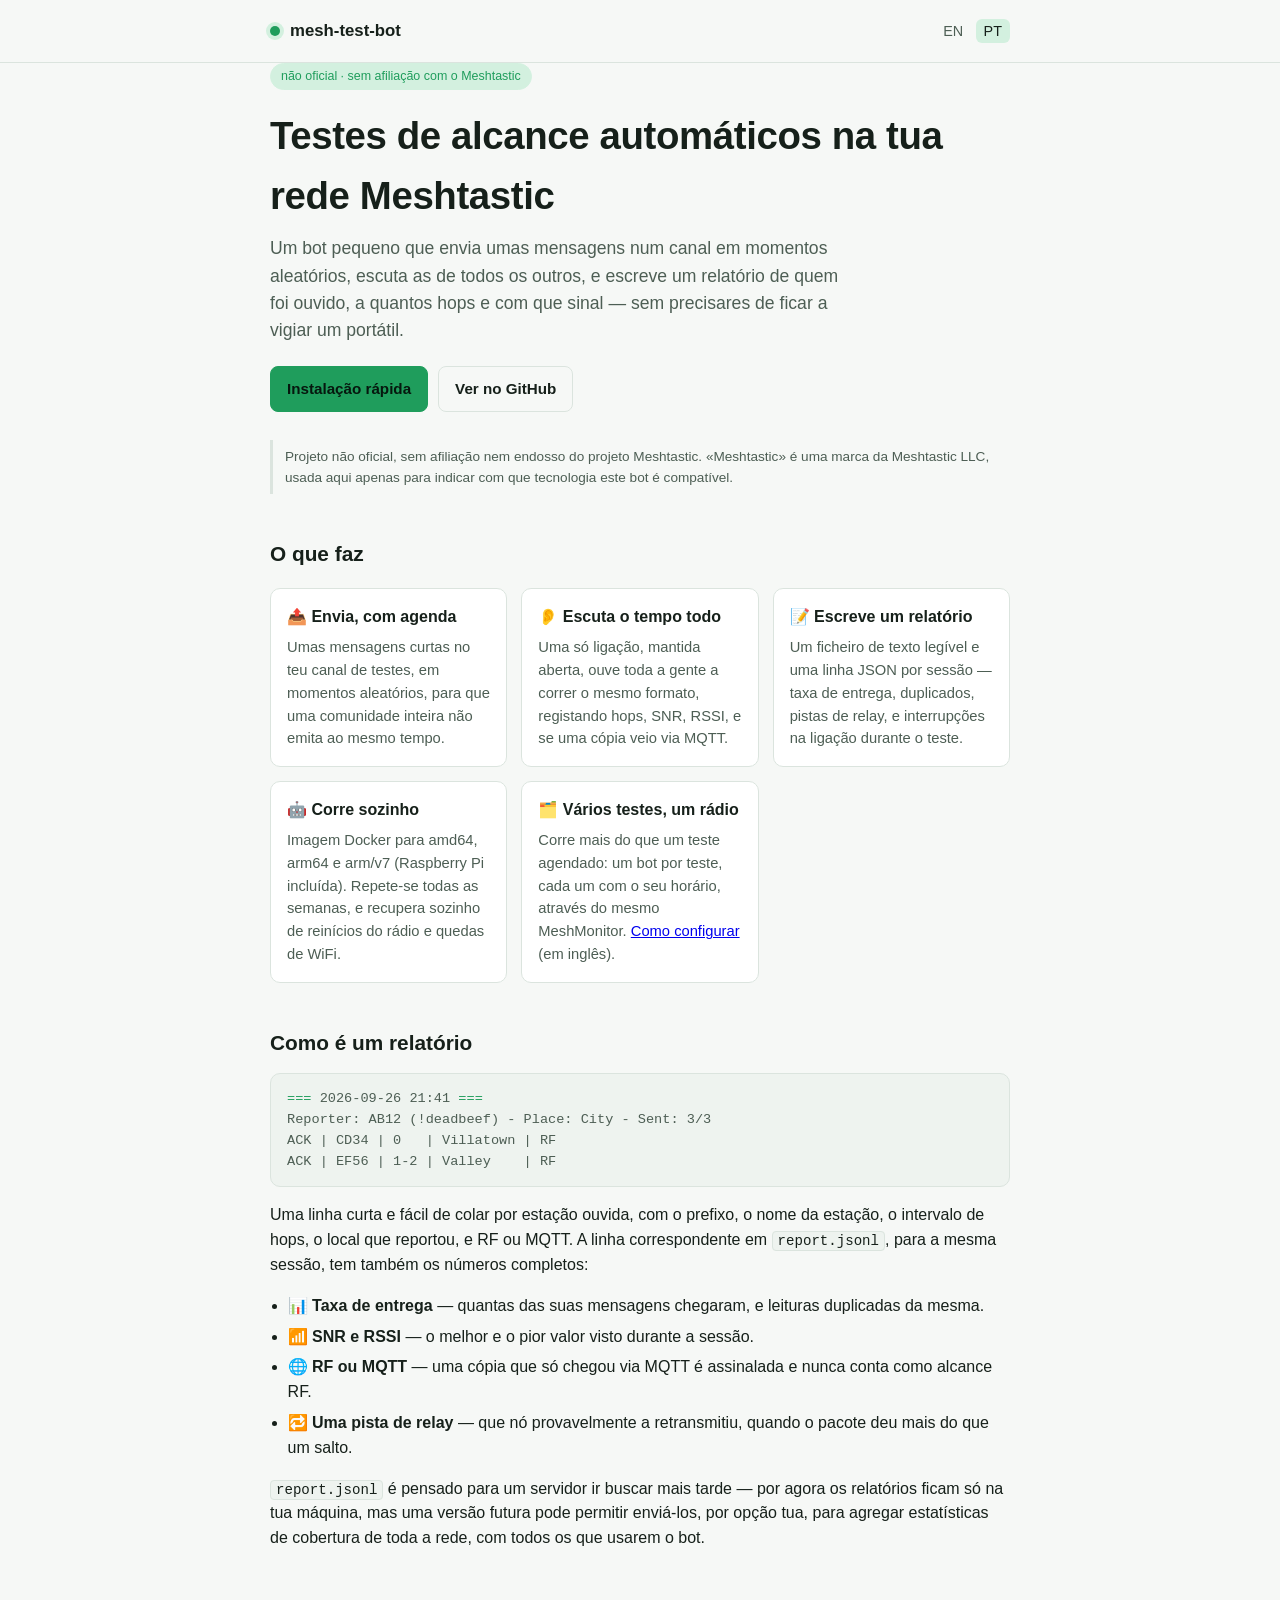
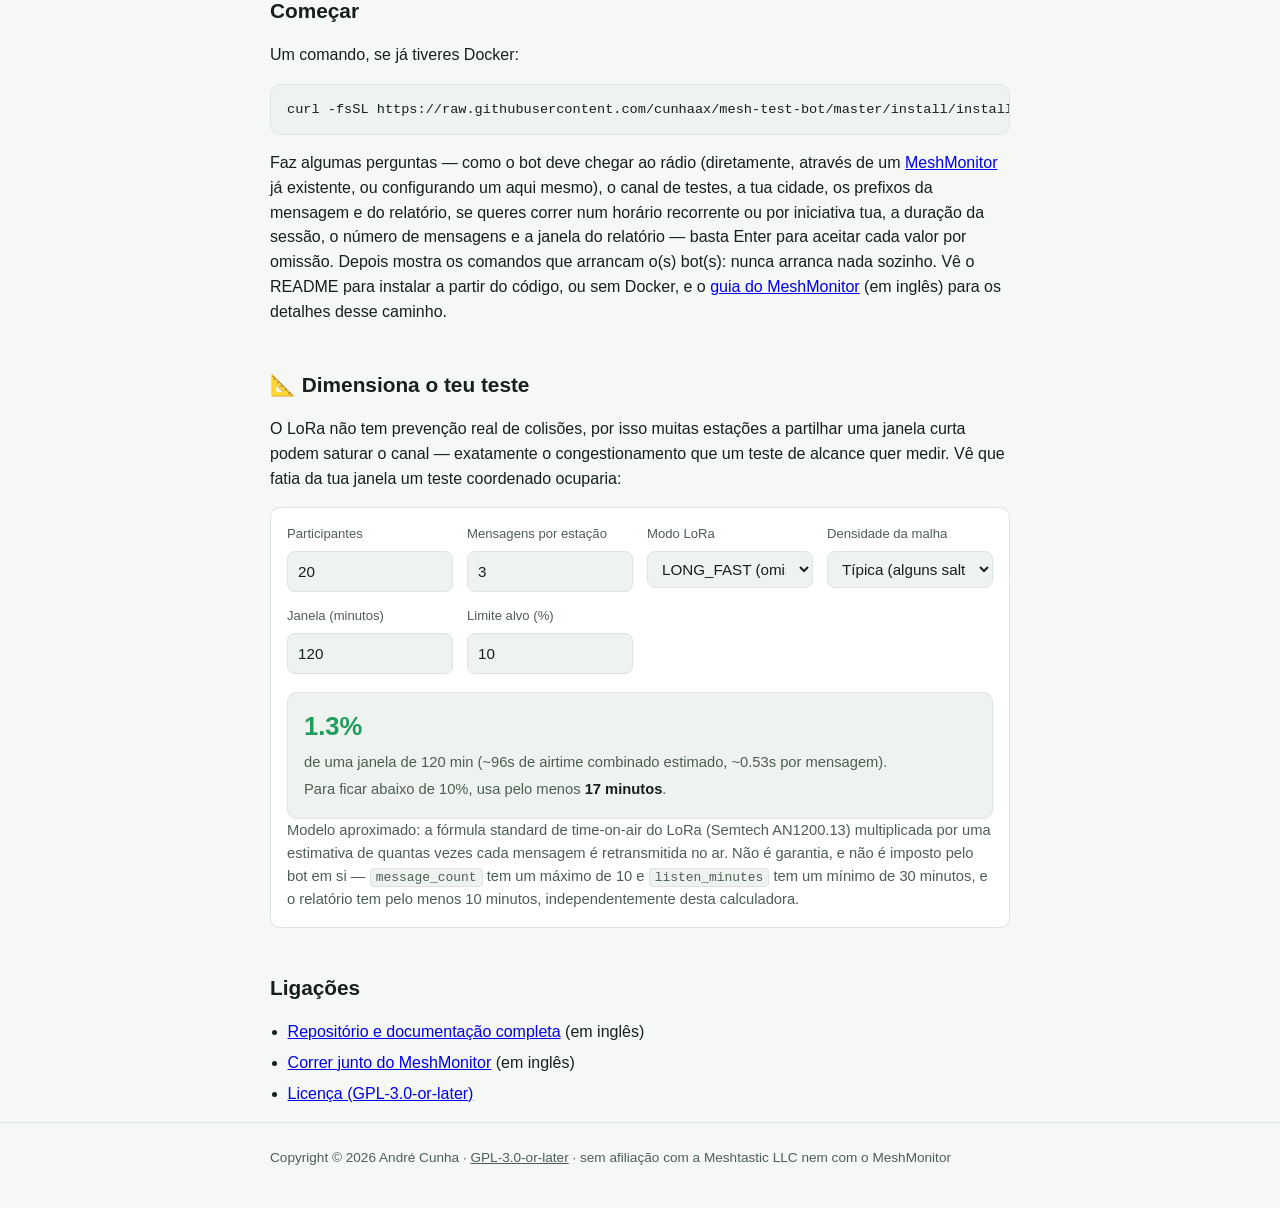
==== commit cb82c064: "Keep --unsafe-limits off the landing pages The landing pages are what most readers see, and they sho" ====
--- a/docs/pt/index.html
+++ b/docs/pt/index.html
@@ -148,8 +148,7 @@
     retransmitida no ar. Não é garantia, e não é imposto pelo bot em si —
     <code>message_count</code> tem um máximo de 10 e <code>listen_minutes</code> tem um
     mínimo de 30 minutos, e o relatório tem pelo menos 10 minutos, independentemente desta
-    calculadora. Um teste de carga num canal privado pode levantar os dois primeiros com
-    <code>--unsafe-limits</code> (ver os <a href="https://github.com/cunhaax/mesh-test-bot/blob/master/docs/session-limits.md">limites da sessão</a>).</p>
+    calculadora.</p>
   </div>
 
   <h2>Ligações</h2>
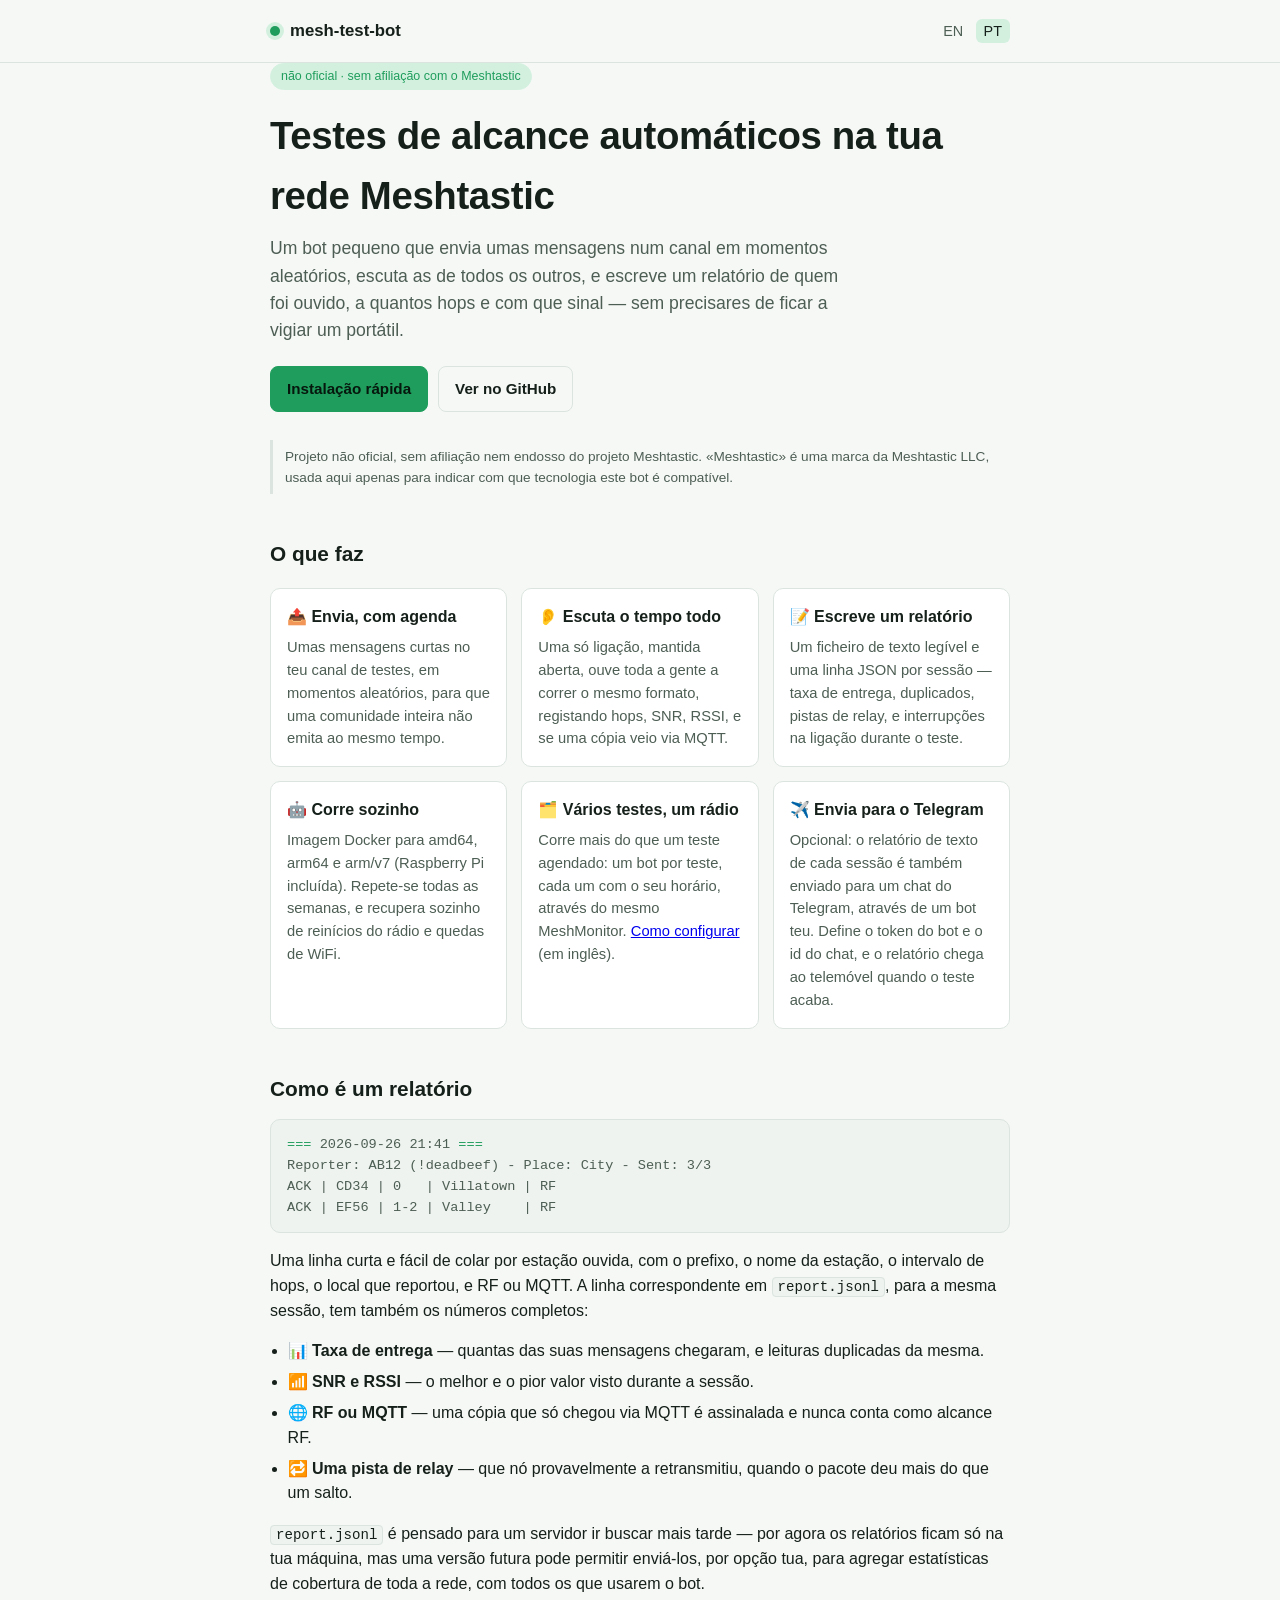
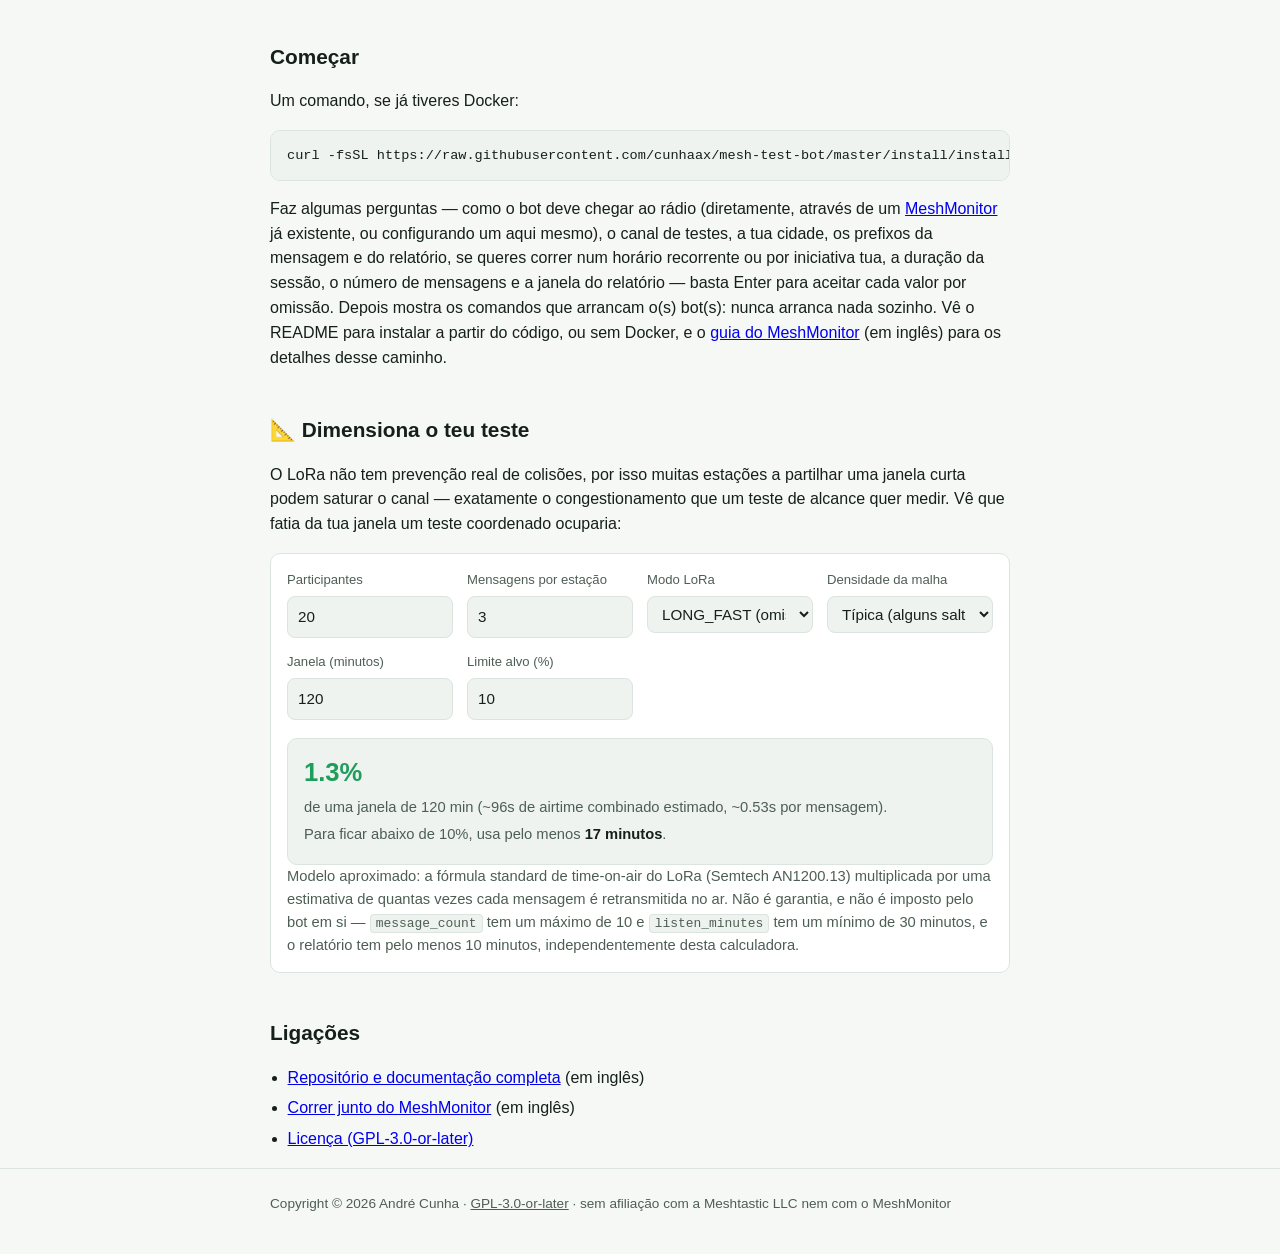
==== commit d7e9743e: "Add a Telegram card to the project pages Co-Authored-By: Claude Sonnet 5.5 <noreply@anthropic.com>" ====
--- a/docs/pt/index.html
+++ b/docs/pt/index.html
@@ -64,6 +64,12 @@
       <h3>🗂️ Vários testes, um rádio</h3>
       <p>Corre mais do que um teste agendado: um bot por teste, cada um com o seu horário,
       através do mesmo MeshMonitor. <a href="https://github.com/cunhaax/mesh-test-bot/blob/master/docs/advanced-multiple-bots.md">Como configurar</a> (em inglês).</p>
+    </div>
+    <div class="card">
+      <h3>✈️ Envia para o Telegram</h3>
+      <p>Opcional: o relatório de texto de cada sessão é também enviado para um chat do
+      Telegram, através de um bot teu. Define o token do bot e o id do chat, e o relatório
+      chega ao telemóvel quando o teste acaba.</p>
     </div>
   </div>
 
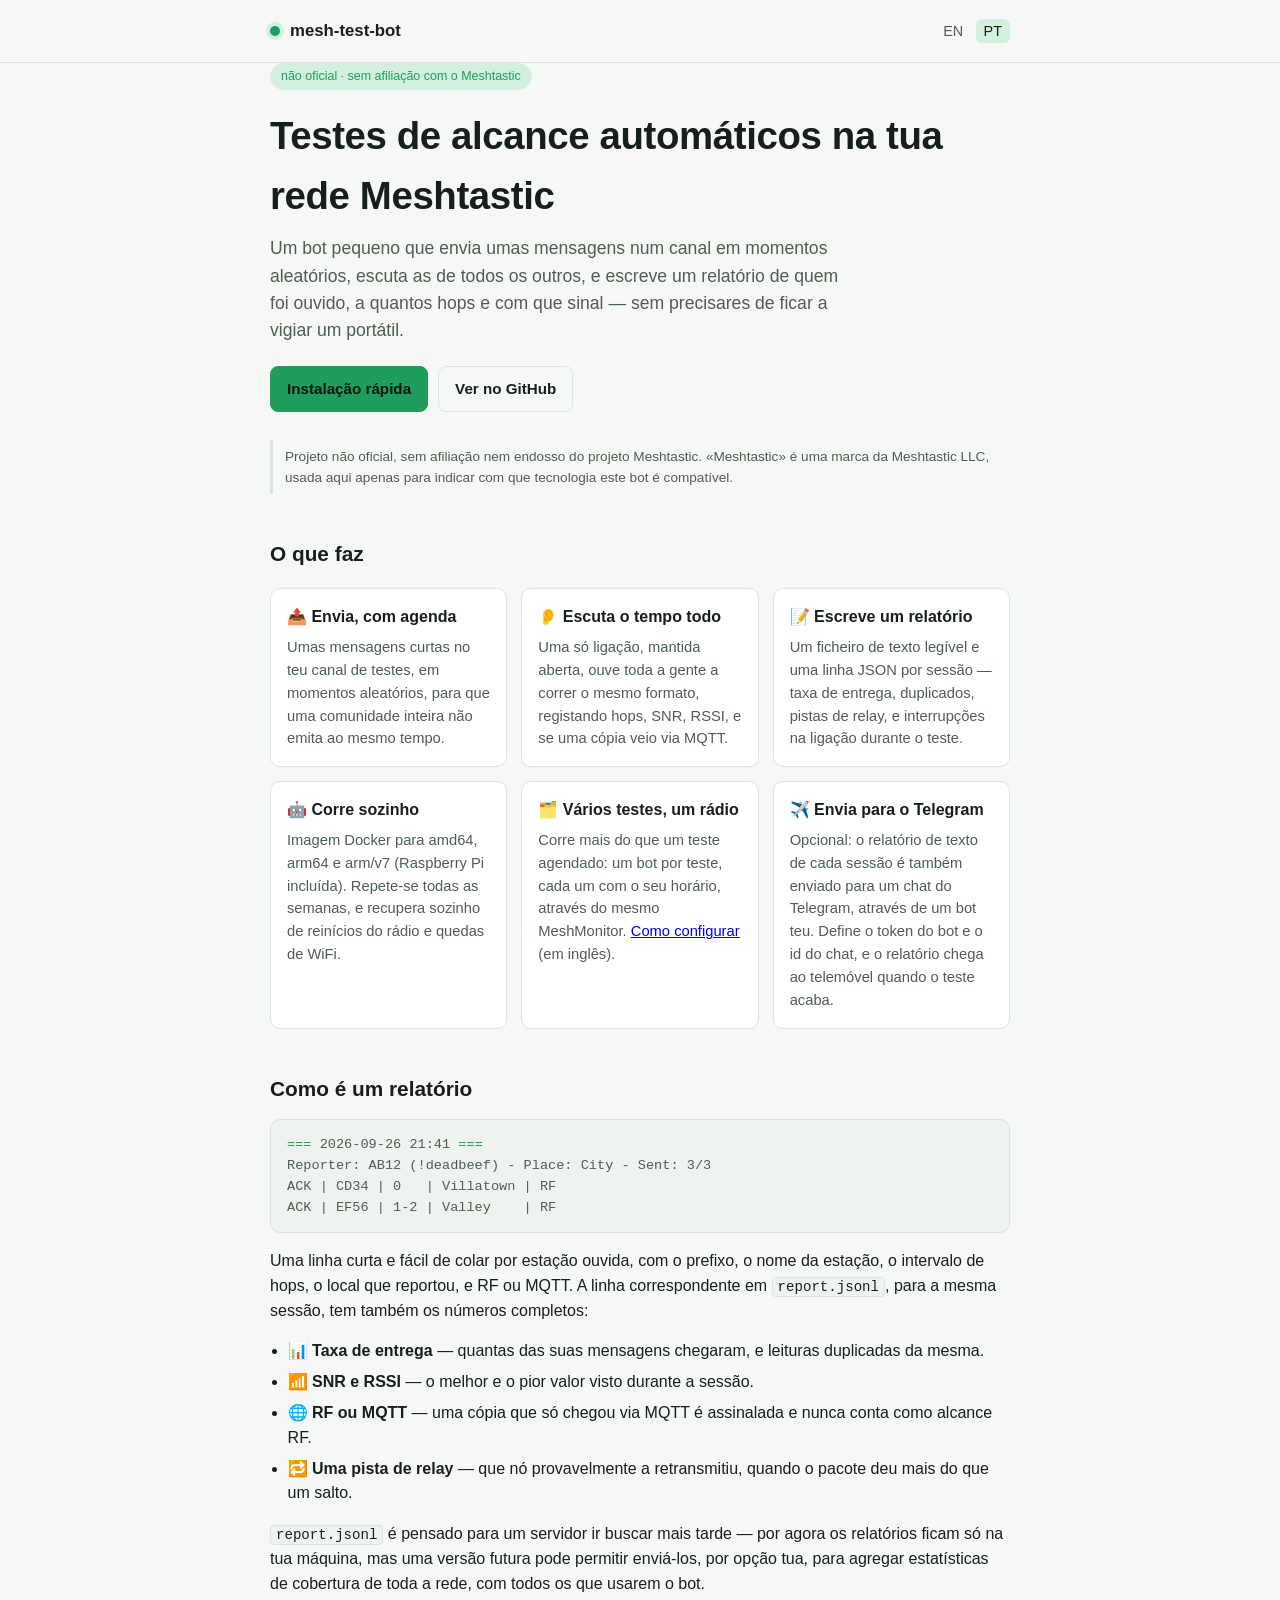
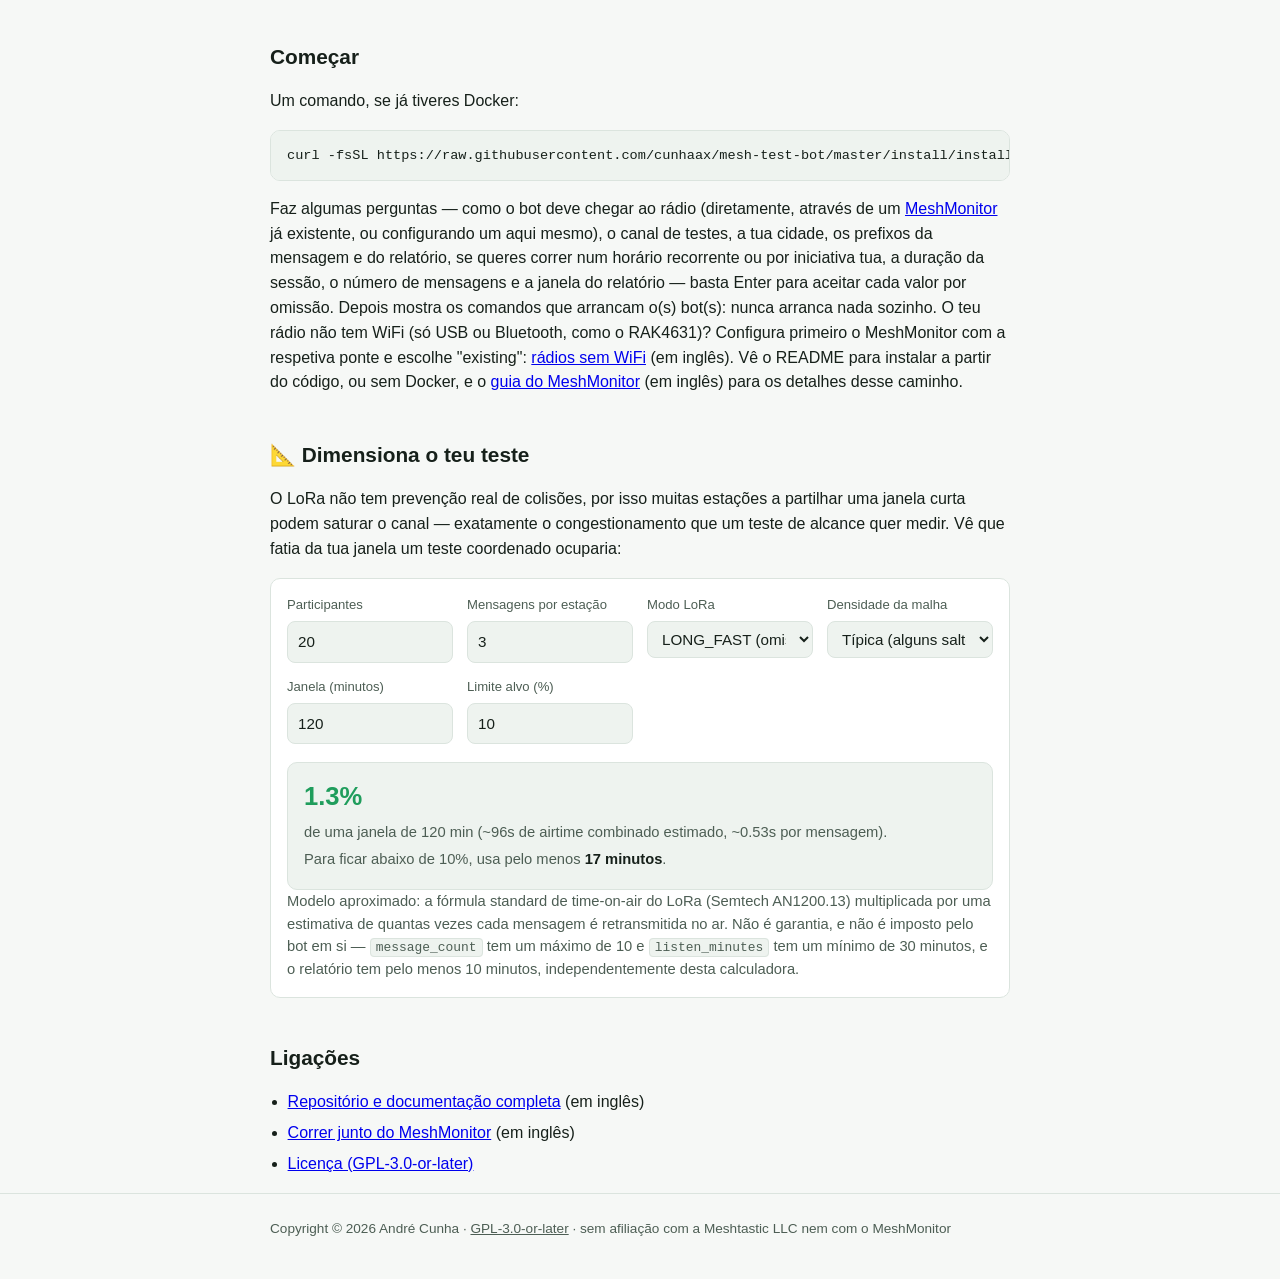
==== commit ac54a442: "Mention radios without WiFi on the Portuguese page Co-Authored-By: Claude Sonnet 5.5 <noreply@anthro" ====
--- a/docs/pt/index.html
+++ b/docs/pt/index.html
@@ -100,7 +100,11 @@
   um <a href="https://meshmonitor.org">MeshMonitor</a> já existente, ou configurando um
   aqui mesmo), o canal de testes, a tua cidade, os prefixos da mensagem e do relatório,
   se queres correr num horário recorrente ou por iniciativa tua, a duração da sessão, o número de mensagens e a janela do relatório — basta Enter para aceitar
-  cada valor por omissão. Depois mostra os comandos que arrancam o(s) bot(s): nunca arranca nada sozinho. Vê o README para instalar a
+  cada valor por omissão. Depois mostra os comandos que arrancam o(s) bot(s): nunca arranca nada sozinho.
+  O teu rádio não tem WiFi (só USB ou Bluetooth, como o RAK4631)? Configura primeiro o
+  MeshMonitor com a respetiva ponte e escolhe "existing":
+  <a href="https://github.com/cunhaax/mesh-test-bot/blob/master/docs/no-wifi.md">rádios sem WiFi</a> (em inglês).
+  Vê o README para instalar a
   partir do código, ou sem Docker, e o
   <a href="https://github.com/cunhaax/mesh-test-bot/blob/master/docs/meshmonitor.md">guia do MeshMonitor</a>
   (em inglês) para os detalhes desse caminho.</p>
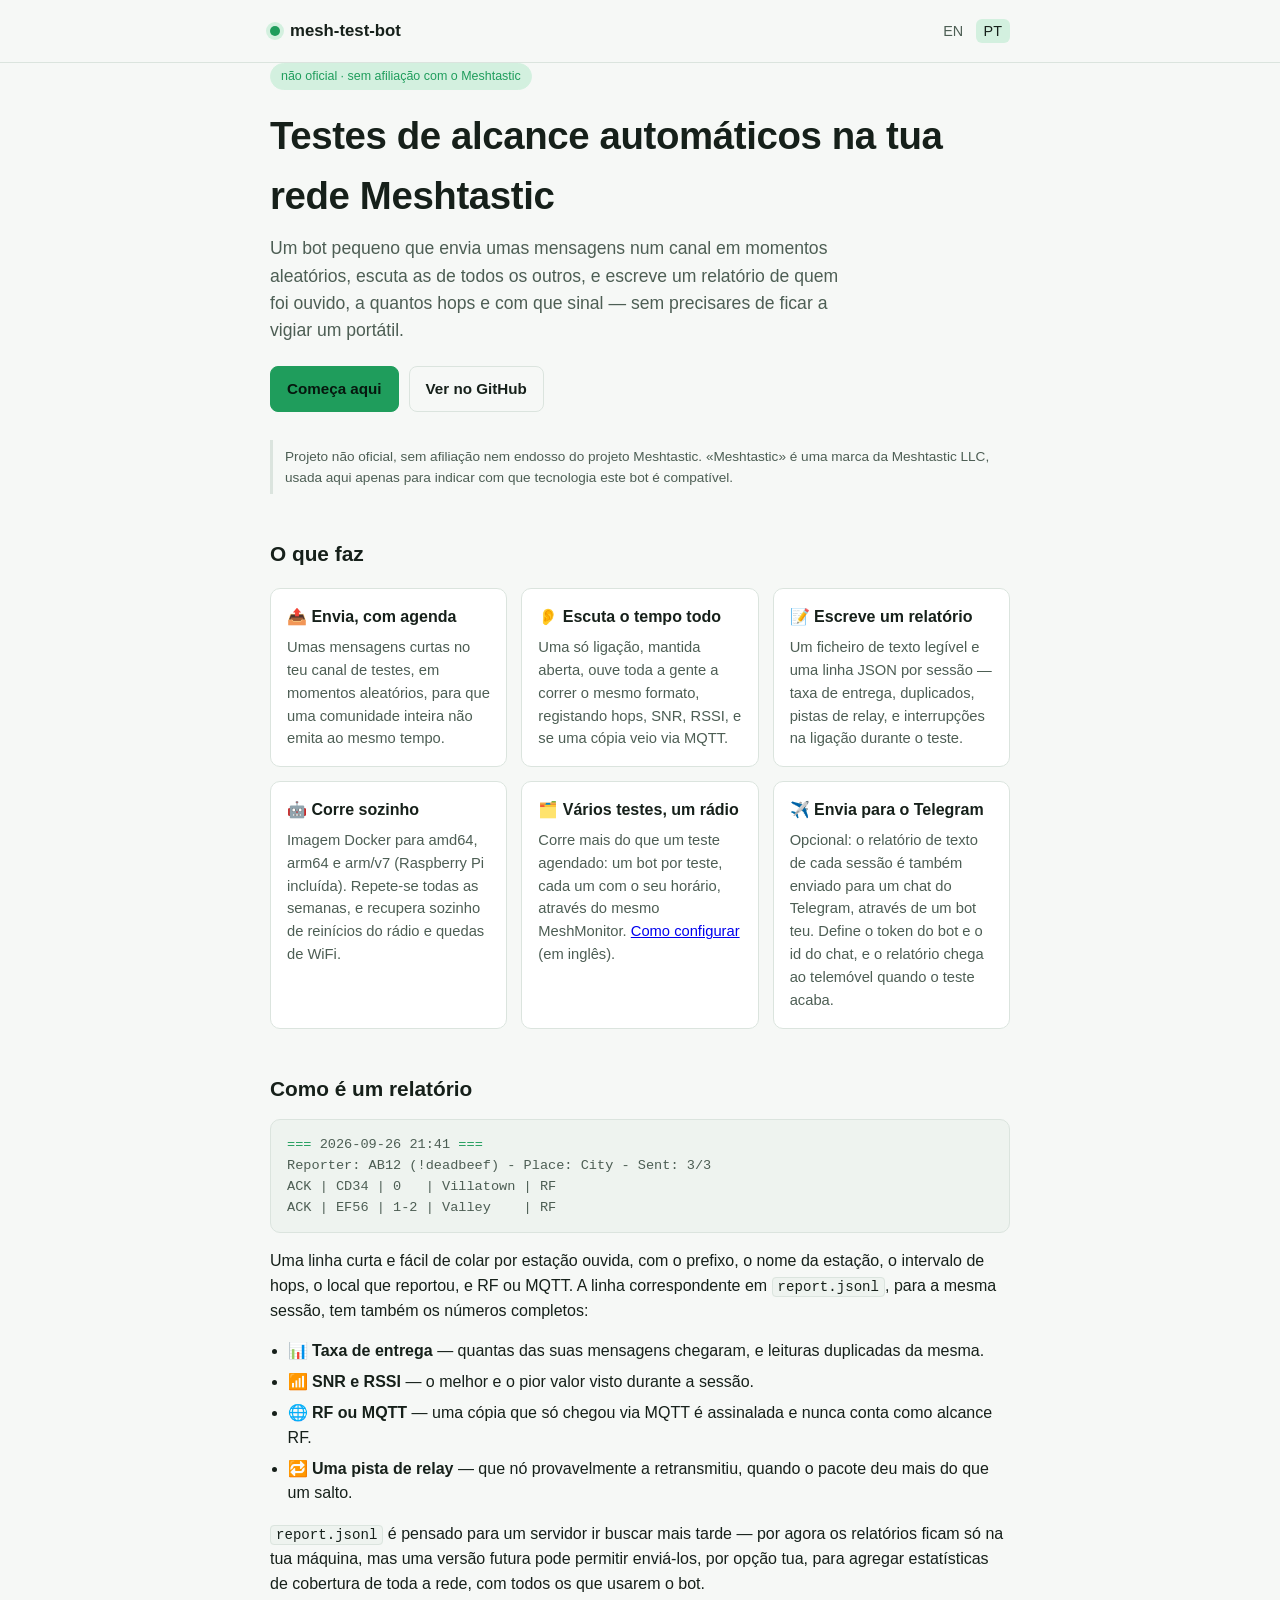
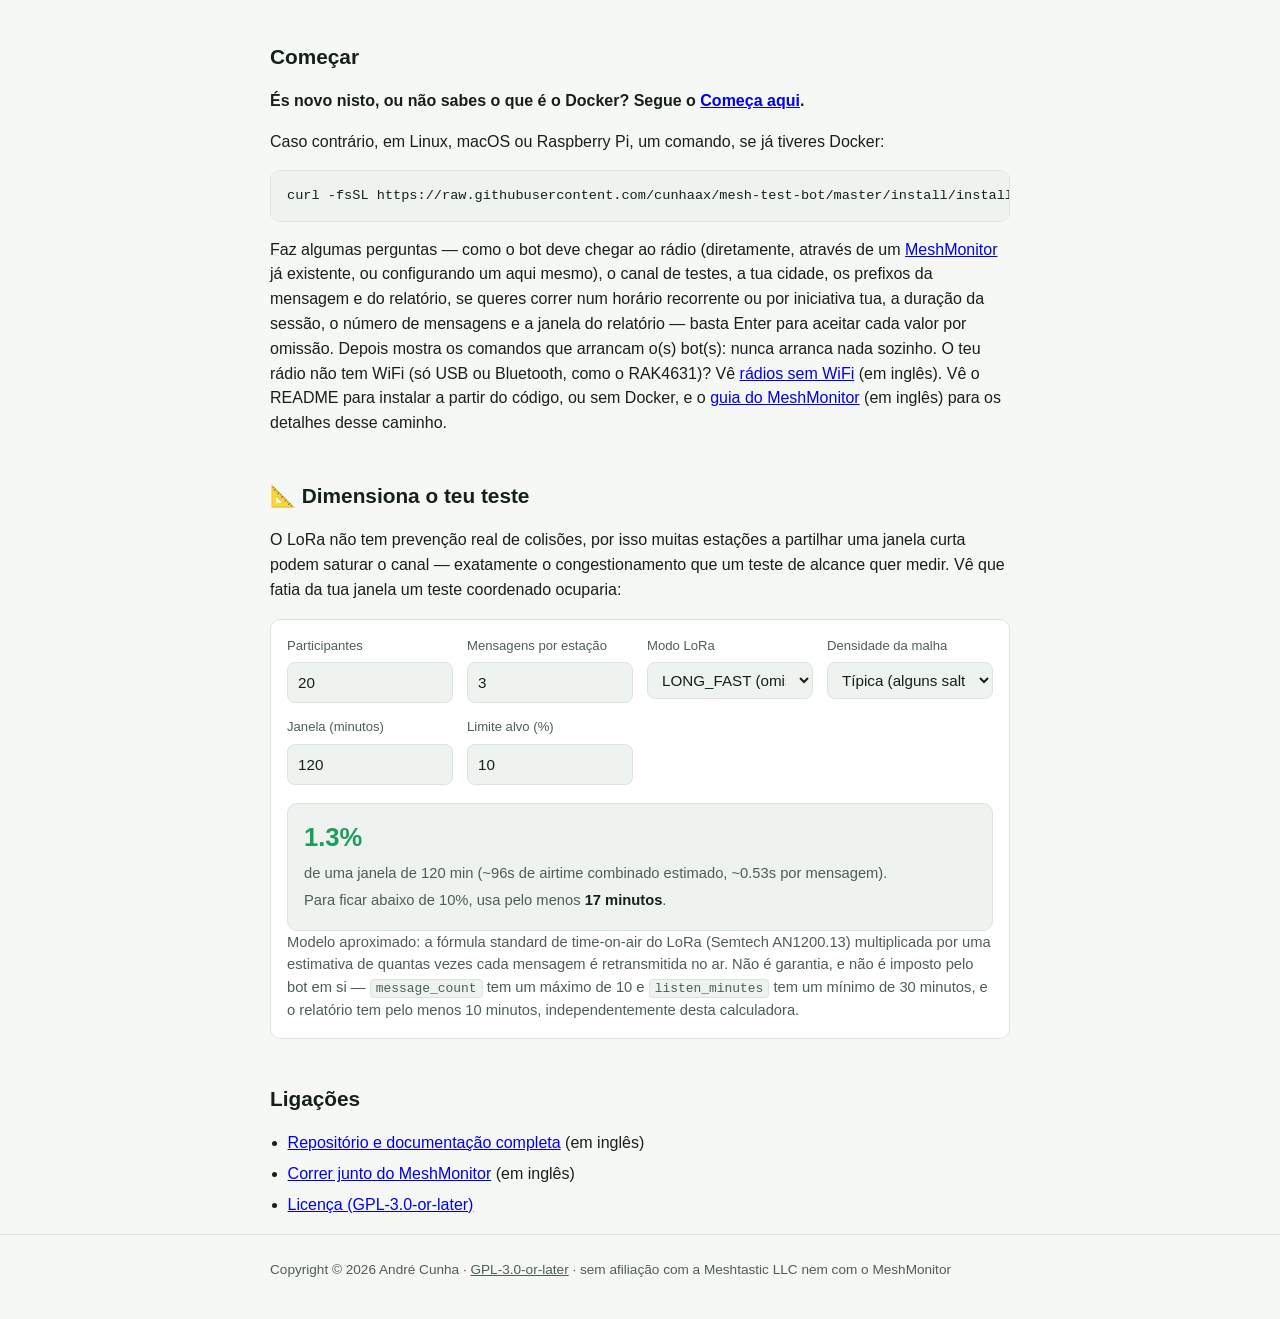
==== commit 6ba27b78: "Add a Start here page and a single compose file for Bluetooth radios Non-technical users had no path" ====
--- a/docs/pt/index.html
+++ b/docs/pt/index.html
@@ -28,7 +28,7 @@
       a quantos hops e com que sinal — sem precisares de ficar a vigiar um portátil.
     </p>
     <div class="cta-row">
-      <a class="btn primary" href="https://github.com/cunhaax/mesh-test-bot#quick-install-docker-no-git">Instalação rápida</a>
+      <a class="btn primary" href="start.html">Começa aqui</a>
       <a class="btn ghost" href="https://github.com/cunhaax/mesh-test-bot">Ver no GitHub</a>
     </div>
     <p class="disclaimer">
@@ -94,15 +94,15 @@
   todos os que usarem o bot.</p>
 
   <h2>Começar</h2>
-  <p>Um comando, se já tiveres Docker:</p>
+  <p><strong>És novo nisto, ou não sabes o que é o Docker? Segue o <a href="start.html">Começa aqui</a>.</strong></p>
+  <p>Caso contrário, em Linux, macOS ou Raspberry Pi, um comando, se já tiveres Docker:</p>
   <pre><code>curl -fsSL https://raw.githubusercontent.com/cunhaax/mesh-test-bot/master/install/install.sh | sh</code></pre>
   <p>Faz algumas perguntas — como o bot deve chegar ao rádio (diretamente, através de
   um <a href="https://meshmonitor.org">MeshMonitor</a> já existente, ou configurando um
   aqui mesmo), o canal de testes, a tua cidade, os prefixos da mensagem e do relatório,
   se queres correr num horário recorrente ou por iniciativa tua, a duração da sessão, o número de mensagens e a janela do relatório — basta Enter para aceitar
   cada valor por omissão. Depois mostra os comandos que arrancam o(s) bot(s): nunca arranca nada sozinho.
-  O teu rádio não tem WiFi (só USB ou Bluetooth, como o RAK4631)? Configura primeiro o
-  MeshMonitor com a respetiva ponte e escolhe "existing":
+  O teu rádio não tem WiFi (só USB ou Bluetooth, como o RAK4631)? Vê
   <a href="https://github.com/cunhaax/mesh-test-bot/blob/master/docs/no-wifi.md">rádios sem WiFi</a> (em inglês).
   Vê o README para instalar a
   partir do código, ou sem Docker, e o
--- a/docs/assets/style.css
+++ b/docs/assets/style.css
@@ -214,6 +214,22 @@
 }
 ul.plain li { margin: 6px 0; }
 
+details.path {
+  background: var(--panel);
+  border: 1px solid var(--border);
+  border-radius: var(--radius);
+  padding: 12px 16px;
+  margin: 10px 0;
+}
+
+details.path summary {
+  cursor: pointer;
+  font-weight: 600;
+}
+
+details.path ol { padding-left: 1.3em; }
+details.path li { margin: 10px 0; }
+
 footer {
   border-top: 1px solid var(--border);
   padding: 24px 0 40px;
